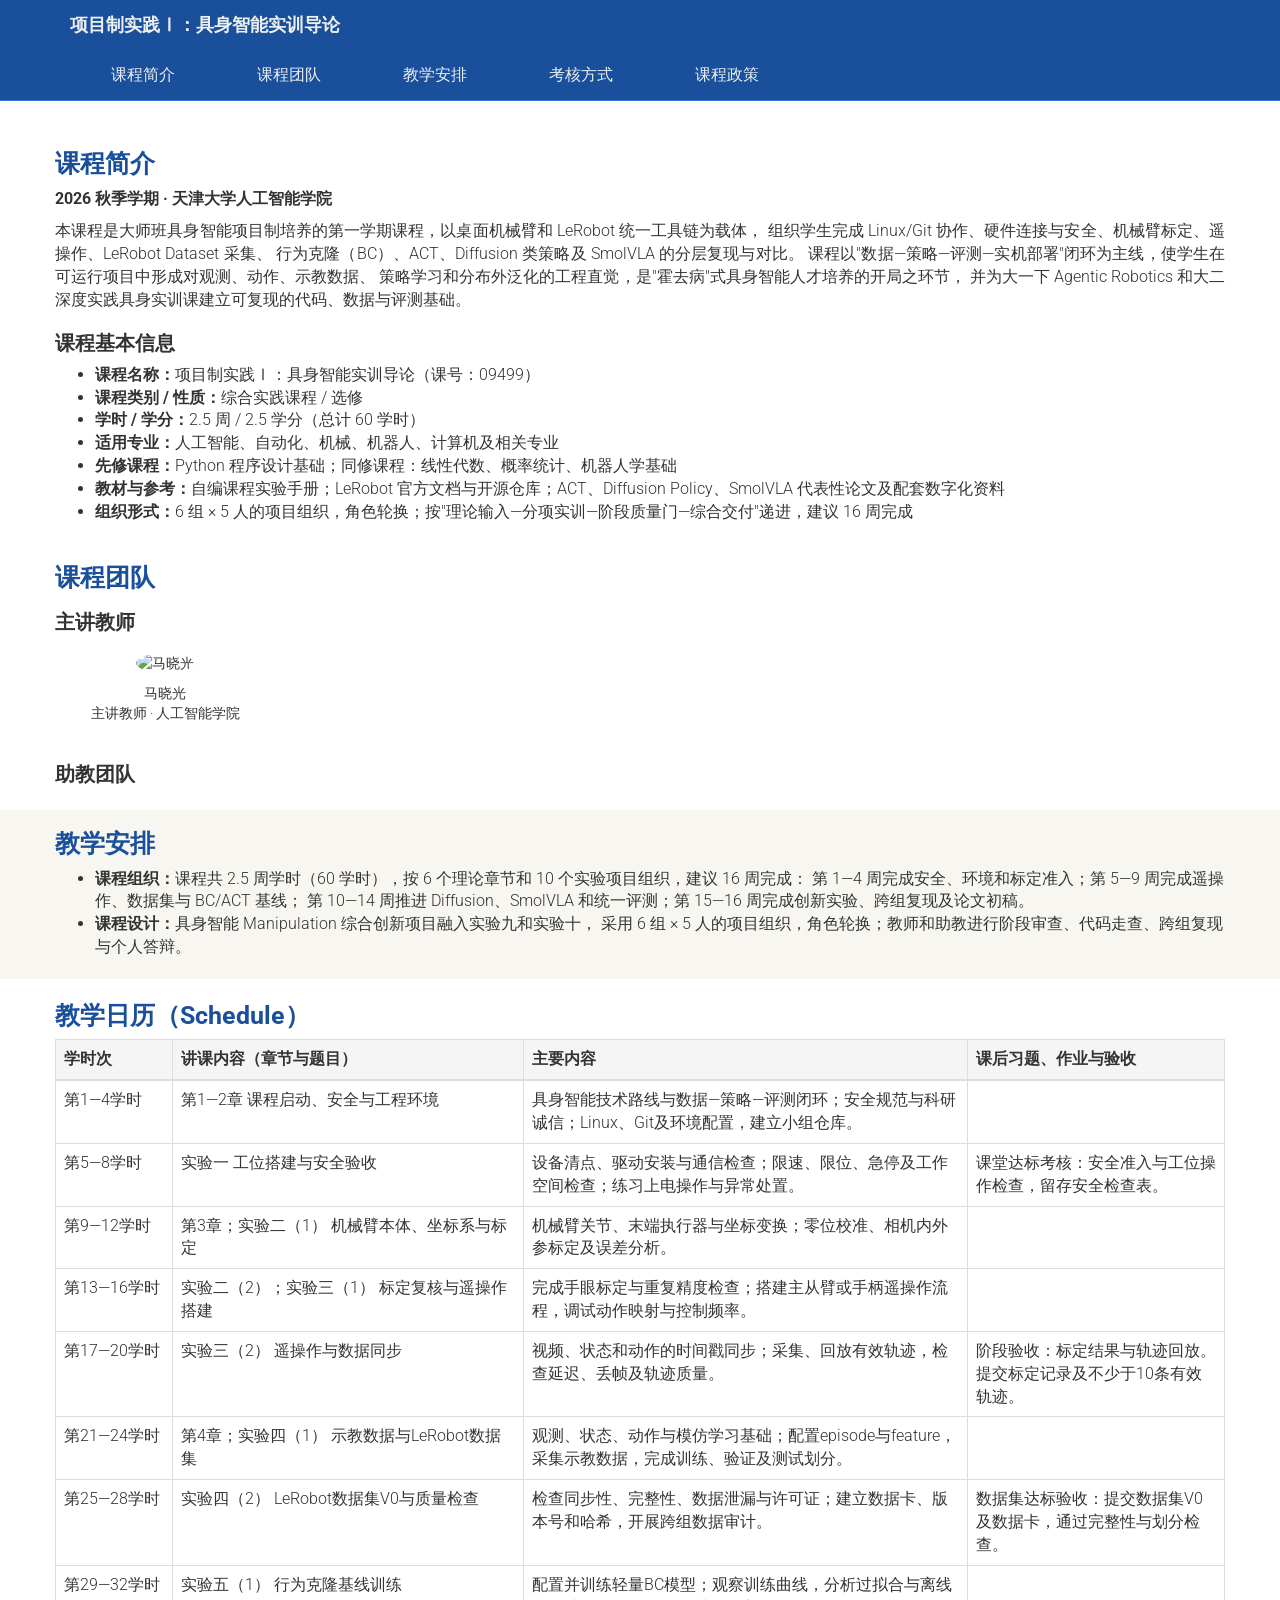
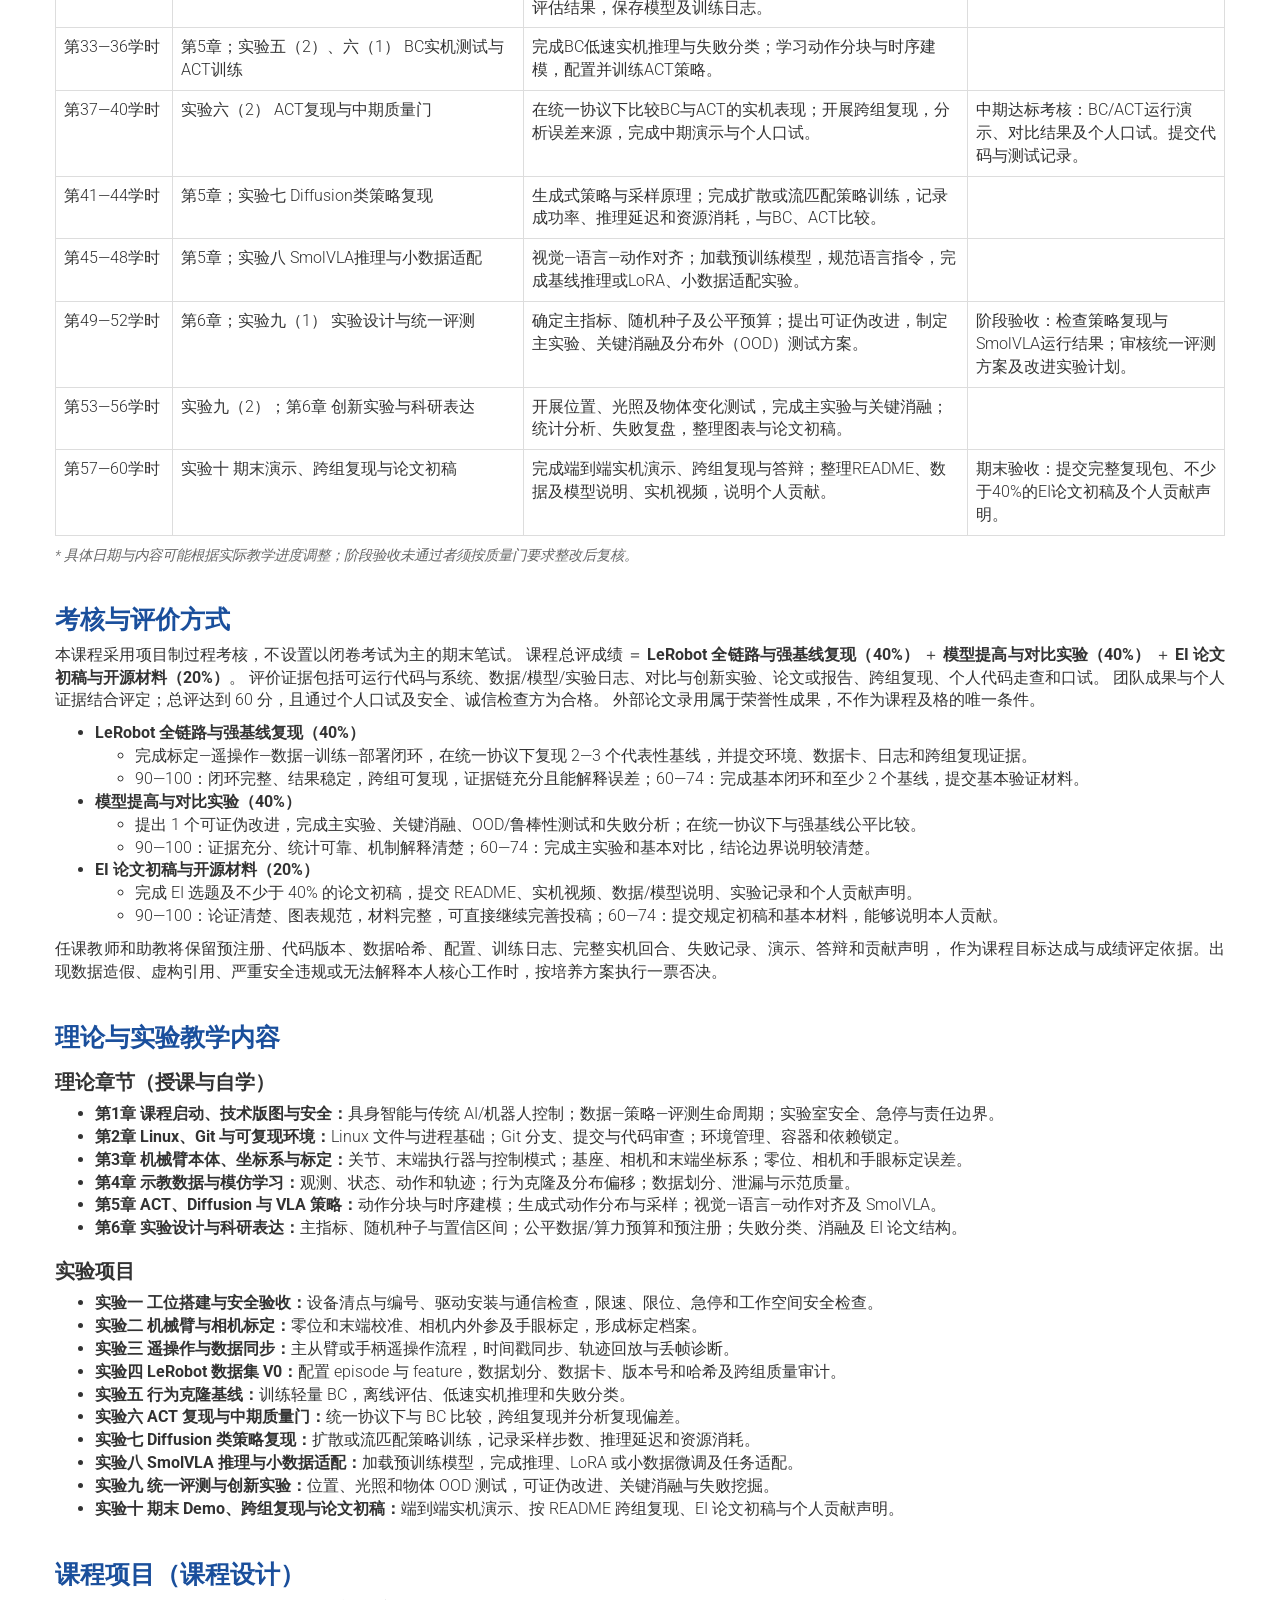
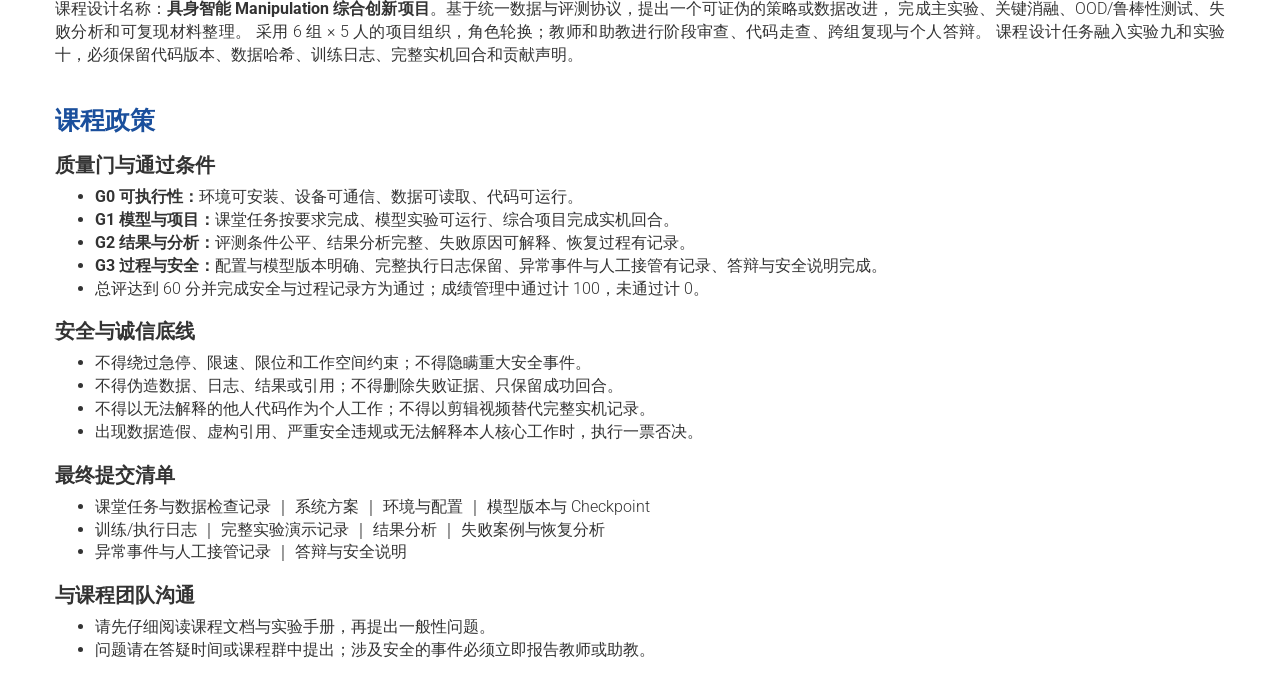
==== index.html @ bfd846b5 "second" ====
<!DOCTYPE html>
<html lang="zh-CN"><head><meta http-equiv="Content-Type" content="text/html; charset=UTF-8">
    
    <meta http-equiv="X-UA-Compatible" content="IE=edge">
    <meta name="viewport" content="width=device-width, user-scalable=no, initial-scale=1">
    <title>项目制实践Ⅰ：具身智能实训导论 | 天津大学人工智能学院</title>
    <!-- bootstrap -->
    <link rel="stylesheet" href="./EI-TJU/bootstrap.min.css">
    <!-- Google fonts -->
    <link href="http://fonts.googleapis.com/css?family=Roboto:400,300" rel="stylesheet" type="text/css">
    <link rel="stylesheet" type="text/css" href="./EI-TJU/style.css">
    <link rel="stylesheet" href="./EI-TJU/font-awesome.min.css">
    <style>
      .navbar {
          margin-bottom: 0; 
      }

      .sec {
          padding: 10px 0;  
          margin-bottom: 0;  
      }

      #intro {
          margin-top: 10px;  
      }

      .course-title {
          padding: 15px 0;
          background-color: #1a4f9c;  /* 主题蓝色 */
          color: white;
          margin-bottom: 10px;  
      }

      .course-title h1 {
          margin: 0;
          font-size: 24px;
      }

      h2 {
          margin-top: 10px;
          margin-bottom: 10px;
      }

      .instructor {
          display: inline-block;                                                                                                                                                                                                                                                                                                                                      
          margin: 10px 20px;
          text-align: center;
      }

      .instructorphoto img {
          width: 120px;
          height: 120px;
          border-radius: 50%;
          object-fit: cover;
          margin-bottom: 10px;
      }

      .instructor a {
          text-decoration: none;
          color: #333;
      }

      .instructor a:hover {
          text-decoration: none;
      }

      .ca-section {
          margin-top: 30px;
      }

      .ca-list {
          display: flex;
          flex-wrap: wrap;
          gap: 20px;
          justify-content: flex-start;
          margin-top: 15px;
      }

      .ca-item {
          text-align: center;
          min-width: 120px;
      }

      .ca-name {
          font-weight: 500;
          margin-bottom: 5px;
      }

      .ca-title {
          color: #666;
          font-size: 14px;
      }

      .table {
    width: 100%;
    margin-bottom: 1rem;
    border-collapse: collapse;
}

.table th,
.table td {
    padding: 1rem;
    vertical-align: top;
    border: 1px solid #dee2e6;
}

.table thead th {
    vertical-align: bottom;
    background-color: #f8f9fa;
    border-bottom: 2px solid #dee2e6;
    font-weight: 600;
}

.reading-list {
    list-style-type: none;
    padding-left: 0;
    margin-bottom: 0;
}

.reading-list li {
    margin-bottom: 0.5rem;
}

.guest-lecture-cell {
    color: #0066cc;
}

.lecture-title {
    display: block;
    margin-bottom: 0.5rem;
}

.lecture-subtitle {
    display: block;
}

.table tbody tr:hover {
    background-color: #f8f9fa;
}
.deadline {
    color: #1a5fb4;  /* Muted blue */
    font-weight: normal;
    display: block;
    margin-bottom: 0.5rem;
}

.secondary-event {
    display: block;
}
      .no-class {
    background-color: #f8f9fa;
    color: #6c757d;
}

.no-class td {
    padding: 0.75rem 1rem;
}
      .presentation {
    color: #198754;  /* Bootstrap green */
}
      .footnote {
    font-size: 0.9em;
    color: #666;
    font-style: italic;
    margin-top: 0.5rem;
    margin-bottom: 1rem;
}
 .lecture-link {
    color: inherit;
    text-decoration: none;
    display: inline-flex;
    align-items: center;
    gap: 0.3rem;
}

.video-unicode {
    font-size: 0.9em;
    opacity: 0.7;
}
    </style>
  <style type="text/css">.src-service-contentScript-browser-contentScript-contentScript__toolFrame--2uksu {
  position: fixed !important;
  right: 0 !important;
  top: 0 !important;
  width: 100% !important;
  height: 100% !important;
  z-index: 2147483646 !important;
  border: none !important;
}
.src-service-contentScript-browser-contentScript-contentScript__web-clipper-loading-box--fHTwh {
  position: fixed;
  right: 0;
  top: 0;
  width: 100%;
  height: 100%;
  z-index: 2147483646;
  border: none;
}
.src-service-contentScript-browser-contentScript-contentScript__web-clipper-loading-box--fHTwh .web-clipper-loading {
  position: fixed;
  right: 10px;
  top: 10px;
  box-shadow: rgba(0, 0, 0, 0.2) 0px 0px 12px 0px;
  background: white;
  width: 324px;
  height: 150px;
  display: flex;
  align-items: center;
  justify-content: center;
}
.src-service-contentScript-browser-contentScript-contentScript__web-clipper-loading-box--fHTwh .web-clipper-loading .line {
  animation: src-service-contentScript-browser-contentScript-contentScript__expand--31ZFO 1s ease-in-out infinite;
  border-radius: 10px;
  display: inline-block;
  transform-origin: center center;
  margin: 0 3px;
  width: 1px;
  height: 25px;
}
.src-service-contentScript-browser-contentScript-contentScript__web-clipper-loading-box--fHTwh .web-clipper-loading .line:nth-child(1) {
  background: #27ae60;
}
.src-service-contentScript-browser-contentScript-contentScript__web-clipper-loading-box--fHTwh .web-clipper-loading .line:nth-child(2) {
  animation-delay: 180ms;
  background: #f1c40f;
}
.src-service-contentScript-browser-contentScript-contentScript__web-clipper-loading-box--fHTwh .web-clipper-loading .line:nth-child(3) {
  animation-delay: 360ms;
  background: #e67e22;
}
.src-service-contentScript-browser-contentScript-contentScript__web-clipper-loading-box--fHTwh .web-clipper-loading .line:nth-child(4) {
  animation-delay: 540ms;
  background: #2980b9;
}
@keyframes src-service-contentScript-browser-contentScript-contentScript__expand--31ZFO {
  0% {
    transform: scale(1);
  }
  25% {
    transform: scale(2);
  }
}
</style><style type="text/css">#index_crossLine__2WHMH {
  position: fixed;
  height: 100%;
  width: 100%;
  z-index: 2147483645;
}
#index_crossLine__2WHMH::before {
  border: none;
  content: '';
  height: 100%;
  position: absolute;
  width: 100%;
  z-index: 2147483645;
  border-right: 1px solid blue;
  border-bottom: 1px solid blue;
  left: -100%;
  top: -100%;
}
#index_crossLine__2WHMH::after {
  border: none;
  content: '';
  height: 100%;
  position: absolute;
  width: 100%;
  z-index: 2147483645;
  border-top: 1px solid blue;
  border-left: 1px solid blue;
  left: 0;
  top: 0;
}
#index_selectArea__2G3Z3 {
  border: 1px solid blue;
  position: fixed;
  z-index: 2147483645;
}
</style><style type="text/css">.index_highlightSelector__-qiHd {
  background-color: #fafafa !important;
  outline: 3px dashed #1976d2 !important;
  opacity: 0.8 !important;
  cursor: pointer !important;
  transition: opacity 0.5s ease !important;
}
</style></head>
  <body>
    <nav class="navbar navbar-default navbar-fixed-top">
      <div class="container">
        <div class="navbar-header">
          <a class="navbar-brand brand" href="#intro">项目制实践Ⅰ：具身智能实训导论</a>
          <button type="button" class="navbar-toggle collapsed" data-toggle="collapse" data-target="#bs-example-navbar-collapse-1" aria-expanded="false">
            <span class="icon-bar"></span>
            <span class="icon-bar"></span>
            <span class="icon-bar"></span>
          </button>
        </div>

        <div class="collapse navbar-collapse" id="bs-example-navbar-collapse-1">
          <ul class="nav navbar-nav">
            <li><a href="#intro">课程简介</a></li>
            <li><a href="#people">课程团队</a></li>
            <li><a href="#schedule">教学安排</a></li>
            <li><a href="#grading">考核方式</a></li>
            <li><a href="#policies">课程政策</a></li>
          </ul>
        </div>
      </div>
    </nav>
    

    <div class="container sec" id="intro" style="margin-top: 60px;">
        <h2>课程简介</h2>
        <p><strong>2026 秋季学期 · 天津大学人工智能学院</strong></p>
        <p>
        本课程是大师班具身智能项目制培养的第一学期课程，以桌面机械臂和 LeRobot 统一工具链为载体，
        组织学生完成 Linux/Git 协作、硬件连接与安全、机械臂标定、遥操作、LeRobot Dataset 采集、
        行为克隆（BC）、ACT、Diffusion 类策略及 SmolVLA 的分层复现与对比。
        课程以"数据—策略—评测—实机部署"闭环为主线，使学生在可运行项目中形成对观测、动作、示教数据、
        策略学习和分布外泛化的工程直觉，是"霍去病"式具身智能人才培养的开局之环节，
        并为大一下 Agentic Robotics 和大二深度实践具身实训课建立可复现的代码、数据与评测基础。
        </p>
        <h3>课程基本信息</h3>
        <ul>
          <li><b>课程名称：</b>项目制实践Ⅰ：具身智能实训导论（课号：09499）</li>
          <li><b>课程类别 / 性质：</b>综合实践课程 / 选修</li>
          <li><b>学时 / 学分：</b>2.5 周 / 2.5 学分（总计 60 学时）</li>
          <li><b>适用专业：</b>人工智能、自动化、机械、机器人、计算机及相关专业</li>
          <li><b>先修课程：</b>Python 程序设计基础；同修课程：线性代数、概率统计、机器人学基础</li>
          <li><b>教材与参考：</b>自编课程实验手册；LeRobot 官方文档与开源仓库；ACT、Diffusion Policy、SmolVLA 代表性论文及配套数字化资料</li>
          <li><b>组织形式：</b>6 组 × 5 人的项目组织，角色轮换；按"理论输入—分项实训—阶段质量门—综合交付"递进，建议 16 周完成</li>
        </ul>
      </div>

      <div class="container sec" id="people">
        <div class="col">
          <h2>课程团队</h2>

          <h3>主讲教师</h3>
          <!-- TODO: 教师照片与个人主页链接后续提供 -->
          <div class="instructor">
            <a href="#">
              <div class="instructorphoto">
                <img src="image/图片1.png" alt="马晓光">
              </div>
              <div>马晓光</div>
            </a>
            <div>主讲教师 · 人工智能学院</div>
          </div>

          <div class="ca-section">
            <h3>助教团队</h3>
            <!-- TODO: 助教信息、照片与链接后续提供 -->
            <div class="ca-list">
            </div>
          </div>
        </div>
        </div>
        <!-- 教学安排 -->
        <div class="sechighlight">
          <div class="container sec" id="logistics">
            <h2>教学安排</h2>
            <ul>
              <li>
                <b>课程组织：</b>课程共 2.5 周学时（60 学时），按 6 个理论章节和 10 个实验项目组织，建议 16 周完成：
                第 1—4 周完成安全、环境和标定准入；第 5—9 周完成遥操作、数据集与 BC/ACT 基线；
                第 10—14 周推进 Diffusion、SmolVLA 和统一评测；第 15—16 周完成创新实验、跨组复现及论文初稿。
              </li>
              <li>
                <b>课程设计：</b>具身智能 Manipulation 综合创新项目融入实验九和实验十，
                采用 6 组 × 5 人的项目组织，角色轮换；教师和助教进行阶段审查、代码走查、跨组复现与个人答辩。
              </li>
            </ul>
          </div>
        </div>
        <div class="container sec" id="schedule" style="margin-top:-20px">
          <br>
          <h2>教学日历（Schedule）</h2>

          <div class="table-responsive">
              <table class="table table-bordered">
<thead>
              <tr class="active">
                <th style="width: 10%">学时次</th>
                <th style="width: 30%">讲课内容（章节与题目）</th>
                <th style="width: 38%">主要内容</th>
                <th style="width: 22%">课后习题、作业与验收</th>
              </tr>
            </thead>
            <tbody>
              <tr>
                <td>第1—4学时</td>
                <td>第1—2章 课程启动、安全与工程环境</td>
                <td>具身智能技术路线与数据—策略—评测闭环；安全规范与科研诚信；Linux、Git及环境配置，建立小组仓库。</td>
                <td></td>
              </tr>
              <tr>
                <td>第5—8学时</td>
                <td>实验一 工位搭建与安全验收</td>
                <td>设备清点、驱动安装与通信检查；限速、限位、急停及工作空间检查；练习上电操作与异常处置。</td>
                <td><span class="secondary-event">课堂达标考核：安全准入与工位操作检查，留存安全检查表。</span></td>
              </tr>
              <tr>
                <td>第9—12学时</td>
                <td>第3章；实验二（1） 机械臂本体、坐标系与标定</td>
                <td>机械臂关节、末端执行器与坐标变换；零位校准、相机内外参标定及误差分析。</td>
                <td></td>
              </tr>
              <tr>
                <td>第13—16学时</td>
                <td>实验二（2）；实验三（1） 标定复核与遥操作搭建</td>
                <td>完成手眼标定与重复精度检查；搭建主从臂或手柄遥操作流程，调试动作映射与控制频率。</td>
                <td></td>
              </tr>
              <tr>
                <td>第17—20学时</td>
                <td>实验三（2） 遥操作与数据同步</td>
                <td>视频、状态和动作的时间戳同步；采集、回放有效轨迹，检查延迟、丢帧及轨迹质量。</td>
                <td><span class="secondary-event">阶段验收：标定结果与轨迹回放。提交标定记录及不少于10条有效轨迹。</span></td>
              </tr>
              <tr>
                <td>第21—24学时</td>
                <td>第4章；实验四（1） 示教数据与LeRobot数据集</td>
                <td>观测、状态、动作与模仿学习基础；配置episode与feature，采集示教数据，完成训练、验证及测试划分。</td>
                <td></td>
              </tr>
              <tr>
                <td>第25—28学时</td>
                <td>实验四（2） LeRobot数据集V0与质量检查</td>
                <td>检查同步性、完整性、数据泄漏与许可证；建立数据卡、版本号和哈希，开展跨组数据审计。</td>
                <td><span class="secondary-event">数据集达标验收：提交数据集V0及数据卡，通过完整性与划分检查。</span></td>
              </tr>
              <tr>
                <td>第29—32学时</td>
                <td>实验五（1） 行为克隆基线训练</td>
                <td>配置并训练轻量BC模型；观察训练曲线，分析过拟合与离线评估结果，保存模型及训练日志。</td>
                <td></td>
              </tr>
              <tr>
                <td>第33—36学时</td>
                <td>第5章；实验五（2）、六（1） BC实机测试与ACT训练</td>
                <td>完成BC低速实机推理与失败分类；学习动作分块与时序建模，配置并训练ACT策略。</td>
                <td></td>
              </tr>
              <tr>
                <td>第37—40学时</td>
                <td>实验六（2） ACT复现与中期质量门</td>
                <td>在统一协议下比较BC与ACT的实机表现；开展跨组复现，分析误差来源，完成中期演示与个人口试。</td>
                <td><span class="secondary-event">中期达标考核：BC/ACT运行演示、对比结果及个人口试。提交代码与测试记录。</span></td>
              </tr>
              <tr>
                <td>第41—44学时</td>
                <td>第5章；实验七 Diffusion类策略复现</td>
                <td>生成式策略与采样原理；完成扩散或流匹配策略训练，记录成功率、推理延迟和资源消耗，与BC、ACT比较。</td>
                <td></td>
              </tr>
              <tr>
                <td>第45—48学时</td>
                <td>第5章；实验八 SmolVLA推理与小数据适配</td>
                <td>视觉—语言—动作对齐；加载预训练模型，规范语言指令，完成基线推理或LoRA、小数据适配实验。</td>
                <td></td>
              </tr>
              <tr>
                <td>第49—52学时</td>
                <td>第6章；实验九（1） 实验设计与统一评测</td>
                <td>确定主指标、随机种子及公平预算；提出可证伪改进，制定主实验、关键消融及分布外（OOD）测试方案。</td>
                <td><span class="secondary-event">阶段验收：检查策略复现与SmolVLA运行结果；审核统一评测方案及改进实验计划。</span></td>
              </tr>
              <tr>
                <td>第53—56学时</td>
                <td>实验九（2）；第6章 创新实验与科研表达</td>
                <td>开展位置、光照及物体变化测试，完成主实验与关键消融；统计分析、失败复盘，整理图表与论文初稿。</td>
                <td></td>
              </tr>
              <tr>
                <td>第57—60学时</td>
                <td>实验十 期末演示、跨组复现与论文初稿</td>
                <td>完成端到端实机演示、跨组复现与答辩；整理README、数据及模型说明、实机视频，说明个人贡献。</td>
                <td><span class="secondary-event">期末验收：提交完整复现包、不少于40%的EI论文初稿及个人贡献声明。</span></td>
              </tr>
            </tbody>
          </table>
          <div class="footnote">* 具体日期与内容可能根据实际教学进度调整；阶段验收未通过者须按质量门要求整改后复核。</div>

        </div>
      </div>
    
    <script src="https://ajax.googleapis.com/ajax/libs/jquery/1.11.1/jquery.min.js"></script>
    <script src="./EI-TJU/bootstrap.min.js"></script>
    
    <div class="container sec" id="grading">
      <h2>考核与评价方式</h2>
      <p>
        本课程采用项目制过程考核，不设置以闭卷考试为主的期末笔试。
        课程总评成绩 ＝ <b>LeRobot 全链路与强基线复现（40%）</b> ＋ <b>模型提高与对比实验（40%）</b> ＋ <b>EI 论文初稿与开源材料（20%）</b>。
        评价证据包括可运行代码与系统、数据/模型/实验日志、对比与创新实验、论文或报告、跨组复现、个人代码走查和口试。
        团队成果与个人证据结合评定；总评达到 60 分，且通过个人口试及安全、诚信检查方为合格。
        外部论文录用属于荣誉性成果，不作为课程及格的唯一条件。
      </p>
      <ul>
        <li><b>LeRobot 全链路与强基线复现（40%）</b>
          <ul>
            <li>完成标定—遥操作—数据—训练—部署闭环，在统一协议下复现 2—3 个代表性基线，并提交环境、数据卡、日志和跨组复现证据。</li>
            <li>90—100：闭环完整、结果稳定，跨组可复现，证据链充分且能解释误差；60—74：完成基本闭环和至少 2 个基线，提交基本验证材料。</li>
          </ul>
        </li>
        <li><b>模型提高与对比实验（40%）</b>
          <ul>
            <li>提出 1 个可证伪改进，完成主实验、关键消融、OOD/鲁棒性测试和失败分析；在统一协议下与强基线公平比较。</li>
            <li>90—100：证据充分、统计可靠、机制解释清楚；60—74：完成主实验和基本对比，结论边界说明较清楚。</li>
          </ul>
        </li>
        <li><b>EI 论文初稿与开源材料（20%）</b>
          <ul>
            <li>完成 EI 选题及不少于 40% 的论文初稿，提交 README、实机视频、数据/模型说明、实验记录和个人贡献声明。</li>
            <li>90—100：论证清楚、图表规范，材料完整，可直接继续完善投稿；60—74：提交规定初稿和基本材料，能够说明本人贡献。</li>
          </ul>
        </li>
      </ul>
      <p>
        任课教师和助教将保留预注册、代码版本、数据哈希、配置、训练日志、完整实机回合、失败记录、演示、答辩和贡献声明，
        作为课程目标达成与成绩评定依据。出现数据造假、虚构引用、严重安全违规或无法解释本人核心工作时，按培养方案执行一票否决。
      </p>
    </div>
    
    


    <div class="container sec" id="content">
      <h2>理论与实验教学内容</h2>
      <h3>理论章节（授课与自学）</h3>
      <ul>
        <li><b>第1章 课程启动、技术版图与安全：</b>具身智能与传统 AI/机器人控制；数据—策略—评测生命周期；实验室安全、急停与责任边界。</li>
        <li><b>第2章 Linux、Git 与可复现环境：</b>Linux 文件与进程基础；Git 分支、提交与代码审查；环境管理、容器和依赖锁定。</li>
        <li><b>第3章 机械臂本体、坐标系与标定：</b>关节、末端执行器与控制模式；基座、相机和末端坐标系；零位、相机和手眼标定误差。</li>
        <li><b>第4章 示教数据与模仿学习：</b>观测、状态、动作和轨迹；行为克隆及分布偏移；数据划分、泄漏与示范质量。</li>
        <li><b>第5章 ACT、Diffusion 与 VLA 策略：</b>动作分块与时序建模；生成式动作分布与采样；视觉—语言—动作对齐及 SmolVLA。</li>
        <li><b>第6章 实验设计与科研表达：</b>主指标、随机种子与置信区间；公平数据/算力预算和预注册；失败分类、消融及 EI 论文结构。</li>
      </ul>
      <h3>实验项目</h3>
      <ul>
        <li><b>实验一 工位搭建与安全验收：</b>设备清点与编号、驱动安装与通信检查，限速、限位、急停和工作空间安全检查。</li>
        <li><b>实验二 机械臂与相机标定：</b>零位和末端校准、相机内外参及手眼标定，形成标定档案。</li>
        <li><b>实验三 遥操作与数据同步：</b>主从臂或手柄遥操作流程，时间戳同步、轨迹回放与丢帧诊断。</li>
        <li><b>实验四 LeRobot 数据集 V0：</b>配置 episode 与 feature，数据划分、数据卡、版本号和哈希及跨组质量审计。</li>
        <li><b>实验五 行为克隆基线：</b>训练轻量 BC，离线评估、低速实机推理和失败分类。</li>
        <li><b>实验六 ACT 复现与中期质量门：</b>统一协议下与 BC 比较，跨组复现并分析复现偏差。</li>
        <li><b>实验七 Diffusion 类策略复现：</b>扩散或流匹配策略训练，记录采样步数、推理延迟和资源消耗。</li>
        <li><b>实验八 SmolVLA 推理与小数据适配：</b>加载预训练模型，完成推理、LoRA 或小数据微调及任务适配。</li>
        <li><b>实验九 统一评测与创新实验：</b>位置、光照和物体 OOD 测试，可证伪改进、关键消融与失败挖掘。</li>
        <li><b>实验十 期末 Demo、跨组复现与论文初稿：</b>端到端实机演示、按 README 跨组复现、EI 论文初稿与个人贡献声明。</li>
      </ul>
    </div>

    <div class="container sec" id="projects">
      <h2>课程项目（课程设计）</h2>
      <p>
        课程设计名称：<b>具身智能 Manipulation 综合创新项目</b>。基于统一数据与评测协议，提出一个可证伪的策略或数据改进，
        完成主实验、关键消融、OOD/鲁棒性测试、失败分析和可复现材料整理。
        采用 6 组 × 5 人的项目组织，角色轮换；教师和助教进行阶段审查、代码走查、跨组复现与个人答辩。
        课程设计任务融入实验九和实验十，必须保留代码版本、数据哈希、训练日志、完整实机回合和贡献声明。
      </p>
    </div>

    <div class="container sec" id="policies">
      <h2>课程政策</h2>

      <h3>质量门与通过条件</h3>
      <ul>
        <li><b>G0 可执行性：</b>环境可安装、设备可通信、数据可读取、代码可运行。</li>
        <li><b>G1 模型与项目：</b>课堂任务按要求完成、模型实验可运行、综合项目完成实机回合。</li>
        <li><b>G2 结果与分析：</b>评测条件公平、结果分析完整、失败原因可解释、恢复过程有记录。</li>
        <li><b>G3 过程与安全：</b>配置与模型版本明确、完整执行日志保留、异常事件与人工接管有记录、答辩与安全说明完成。</li>
        <li>总评达到 60 分并完成安全与过程记录方为通过；成绩管理中通过计 100，未通过计 0。</li>
      </ul>

      <h3>安全与诚信底线</h3>
      <ul>
        <li>不得绕过急停、限速、限位和工作空间约束；不得隐瞒重大安全事件。</li>
        <li>不得伪造数据、日志、结果或引用；不得删除失败证据、只保留成功回合。</li>
        <li>不得以无法解释的他人代码作为个人工作；不得以剪辑视频替代完整实机记录。</li>
        <li>出现数据造假、虚构引用、严重安全违规或无法解释本人核心工作时，执行一票否决。</li>
      </ul>

      <h3>最终提交清单</h3>
      <ul>
        <li>课堂任务与数据检查记录 ｜ 系统方案 ｜ 环境与配置 ｜ 模型版本与 Checkpoint</li>
        <li>训练/执行日志 ｜ 完整实验演示记录 ｜ 结果分析 ｜ 失败案例与恢复分析</li>
        <li>异常事件与人工接管记录 ｜ 答辩与安全说明</li>
      </ul>

      <h3>与课程团队沟通</h3>
      <ul>
        <li>请先仔细阅读课程文档与实验手册，再提出一般性问题。</li>
        <li>问题请在答疑时间或课程群中提出；涉及安全的事件必须立即报告教师或助教。</li>
      </ul>

  


  

</div></body></html>
---- EI-TJU/style.css ----
body {
  font-family: 'Roboto', sans-serif;
  font-weight: 300;
  font-size: 16px;
  padding-top: 70px;
}
p {
  text-align: justify;
}
#header {
  margin-top: 20px;
  margin-bottom: 20px;
}
h1 {
  font-size: 30px;
  font-weight: 300;
  text-align: center;
}
h2 {
  font-size: 25px;
  /* font-weight: 300; */
  font-weight: bold;
  color: #1a4f9c;
}
h3 {
  font-size: 20px;
  font-weight: bold;
}
.lhead {
  font-weight: normal;
  margin-top: 5px;
}
.litem {
  margin-top: 5px;
}
#footer {
  height: 100px;
  padding-top: 50px;
  text-align: center;
  position: relative;
}
.instructorphoto img {
  width: 140px;
  height: 140px;
  object-fit: cover;
  border-radius: 100px;
  margin-bottom: 10px;
}
.logo-left {
  height:60px;
  float: left;
  margin-left: 50px;
}
.logo-right {
  height:60px;
  float: right;
  margin-right: 50px;
}
.instructor {
  display: inline-block;
  width: 180px;
  text-align: center;
  margin-right: 20px;
  margin-bottom: 5px;
  font-size: 14px;
}
.sec {
  margin-bottom: 10px;
  padding-top: 10px;
  padding-bottom: 10px;
}
.sechighlight {
  background-color: #f7f6f1;
}
.tt {
  color: #060;
  display: inline-block;
}
#inputlayer {
  width: 65px;
}
.layer {
  width: 35px;
  display: inline-block;
  vertical-align: middle;
  margin-left: 10px;
  margin-bottom: 5px;
}
.actmap {
  display: block;
  border: 2px solid #FFF;
}
#convnetvis {
  text-align: center;
}
.pp {
  color: white;
  text-align: left;
  padding: 5px;
  height: 32px;
  margin: 2px;
  background-color: rgb(85,187,85);
  overflow: visible !important;
}
#convask {
  position: absolute;
  top: 360px;
  right: 16px;
  color: white;
  font-size: 25px;
  cursor: pointer;
}
#explain {
  display: none;
  background-color: #FF9;
  border-radius: 10px;
  margin: 10px;
  padding: 10px;
}
.qq {
  color: #060;
}
.qa {
  font-style: italic;
}
.qqa {
  margin-bottom: 20px;
}
.spanh {
  font-weight: normal;
}
#coursedesc {
  text-align: justify;
}
#classicons {
  position: absolute;
  bottom: 20px;
  right: 20px;
}
.bold { font-weight: bold; }
.red { color: #1a4f9c; }
/* Navbar color / spacing */
.navbar-default {
  background-color: #1a4f9c;
  border-color: #2e6fd8;
  text-align: center;
}
.navbar-default .navbar-brand {
  color: #ecf0f1;
  font-weight: bold;
}
.navbar-default .navbar-brand:hover,
.navbar-default .navbar-brand:focus {
  color: #bcd4f5;
}
.navbar-default .navbar-text {
  color: #ecf0f1;
}
.navbar-default .navbar-collapse > ul {
  width: 80%;
}
.navbar-default .navbar-collapse > ul > li {
  width: 16%;
}
.navbar-default .navbar-nav > li > a {
  color: #ecf0f1;
}
.navbar-default .navbar-nav > li > a:hover,
.navbar-default .navbar-nav > li > a:focus {
  color: #bcd4f5;
}
.navbar-default .navbar-nav > .active > a,
.navbar-default .navbar-nav > .active > a:hover,
.navbar-default .navbar-nav > .active > a:focus {
  color: #bcd4f5;
  background-color: #2e6fd8;
}
.navbar-default .navbar-nav > .open > a,
.navbar-default .navbar-nav > .open > a:hover,
.navbar-default .navbar-nav > .open > a:focus {
  color: #bcd4f5;
  background-color: #2e6fd8;
}
.navbar-default .navbar-toggle {
  border-color: #2e6fd8;
}
.navbar-default .navbar-toggle:hover,
.navbar-default .navbar-toggle:focus {
  background-color: #2e6fd8;
}
.navbar-default .navbar-toggle .icon-bar {
  background-color: #ecf0f1;
}
.navbar-default .navbar-collapse,
.navbar-default .navbar-form {
  border-color: #ecf0f1;
}
.navbar-default .navbar-link {
  color: #ecf0f1;
}
.navbar-default .navbar-link:hover {
  color: #bcd4f5;
}
/* Handle formatting on mobile */
@media (max-width: 767px) {
  .navbar-default .navbar-collapse > ul > li {
    width: 100%;
    text-align: left;
  }
  /* Force table to not be like tables anymore */
  table, thead, tbody, th, td, tr {
    display: block;
  }
  /* Hide table headers (but not display: none;, for accessibility) */
  thead tr {
    position: absolute;
    top: -9999px;
    left: -9999px;
  }
  /* Make each row look like a card */
  table tr {
    margin-bottom: 20px;
    border-bottom: 2px solid #ddd;
    box-shadow: 2px 2px 1px #dadada;
  }
  tr { border: 1px solid #ccc; }
  /* Behave  like a "row" */
  td {
    border: none;
    border-bottom: 1px solid #eee;
    position: relative;
    padding-left: 50%;
  }
  /* Position table header as data labels */
  td:before {
    top: 6px;
    left: 6px;
    width: 45%;
    padding-right: 10px;
    white-space: nowrap;
  }
  /* Label the data */
  #schedule td:nth-of-type(1) { font-weight: 500; }
  #schedule td:nth-of-type(1):before {
    content: "Date:";
    font-weight: 300;
  }
  #schedule td:nth-of-type(2) { font-weight: 500; }
  #schedule td:nth-of-type(2):before {
    content: "Description:";
    font-weight: 300;
  }
  #schedule td:nth-of-type(4):before { content: "Events:"; }
  #schedule td:nth-of-type(5):before { content: "Deadlines:"; }
}
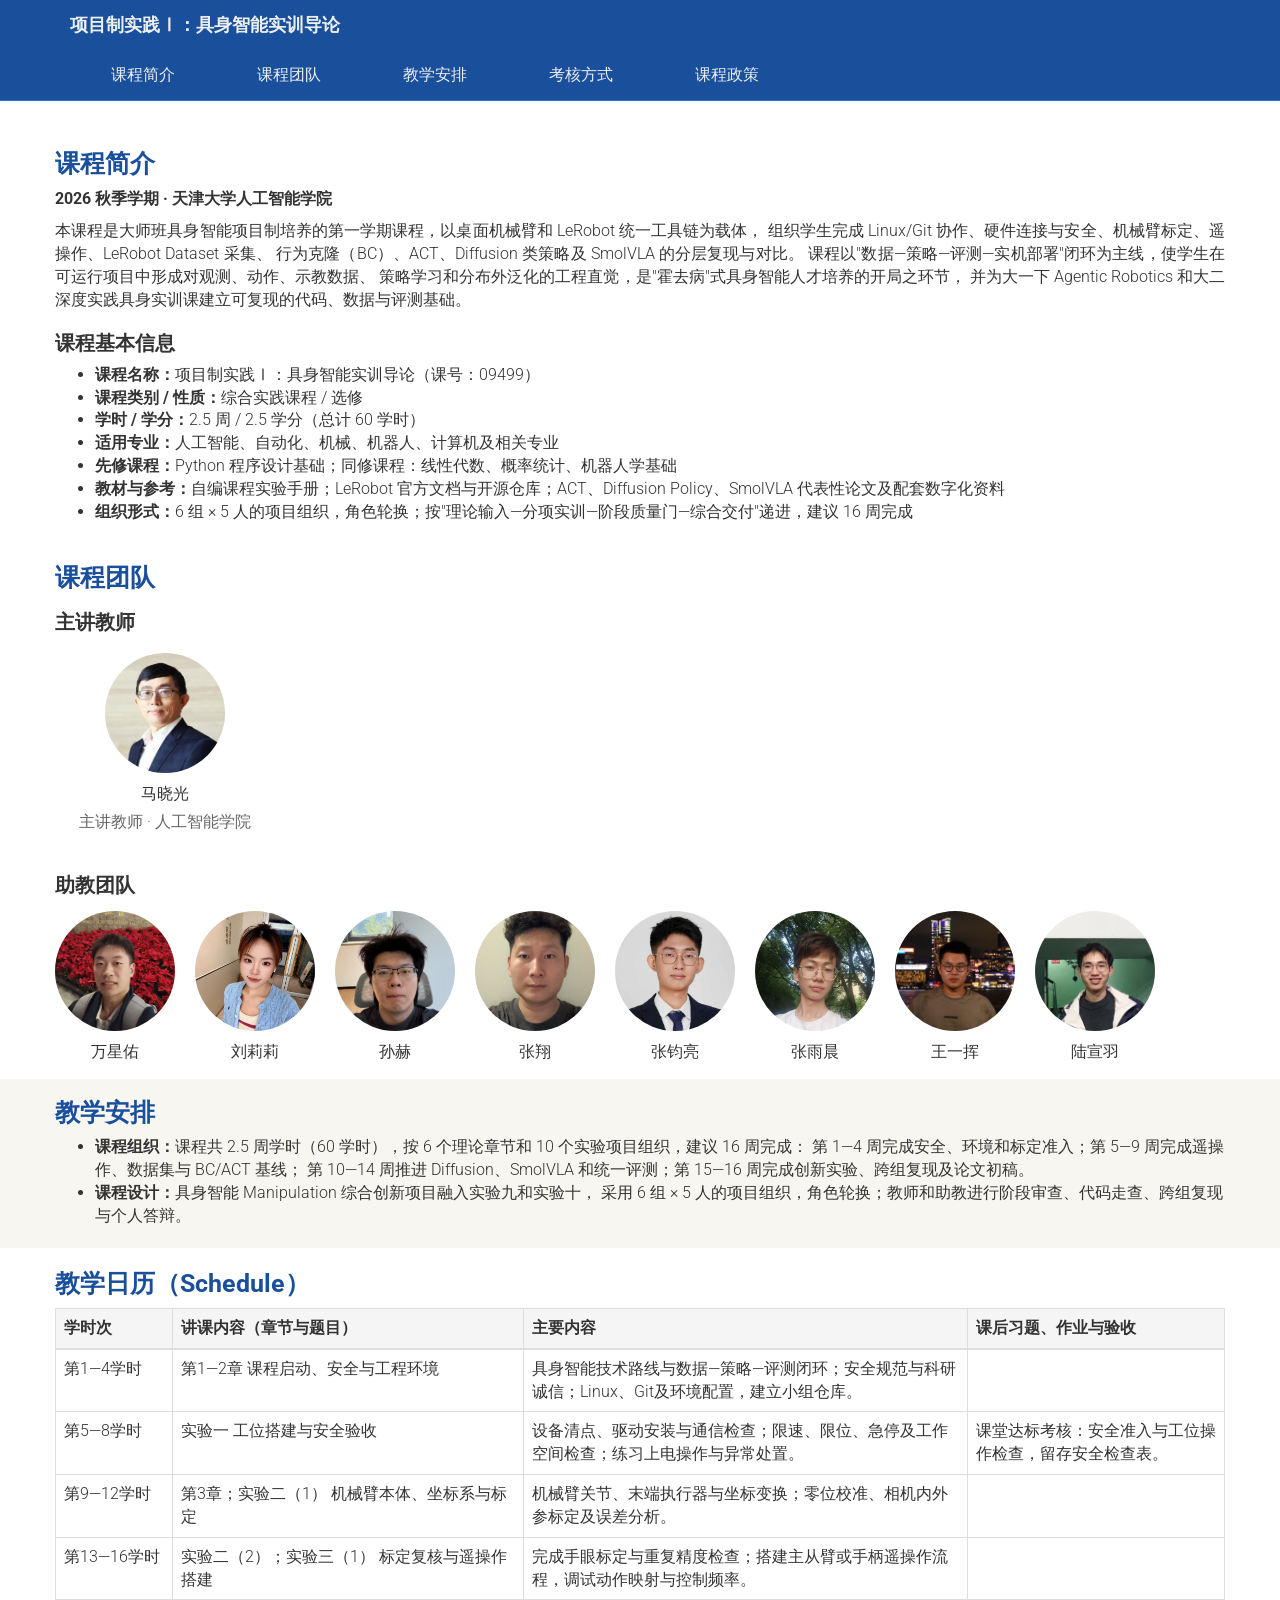
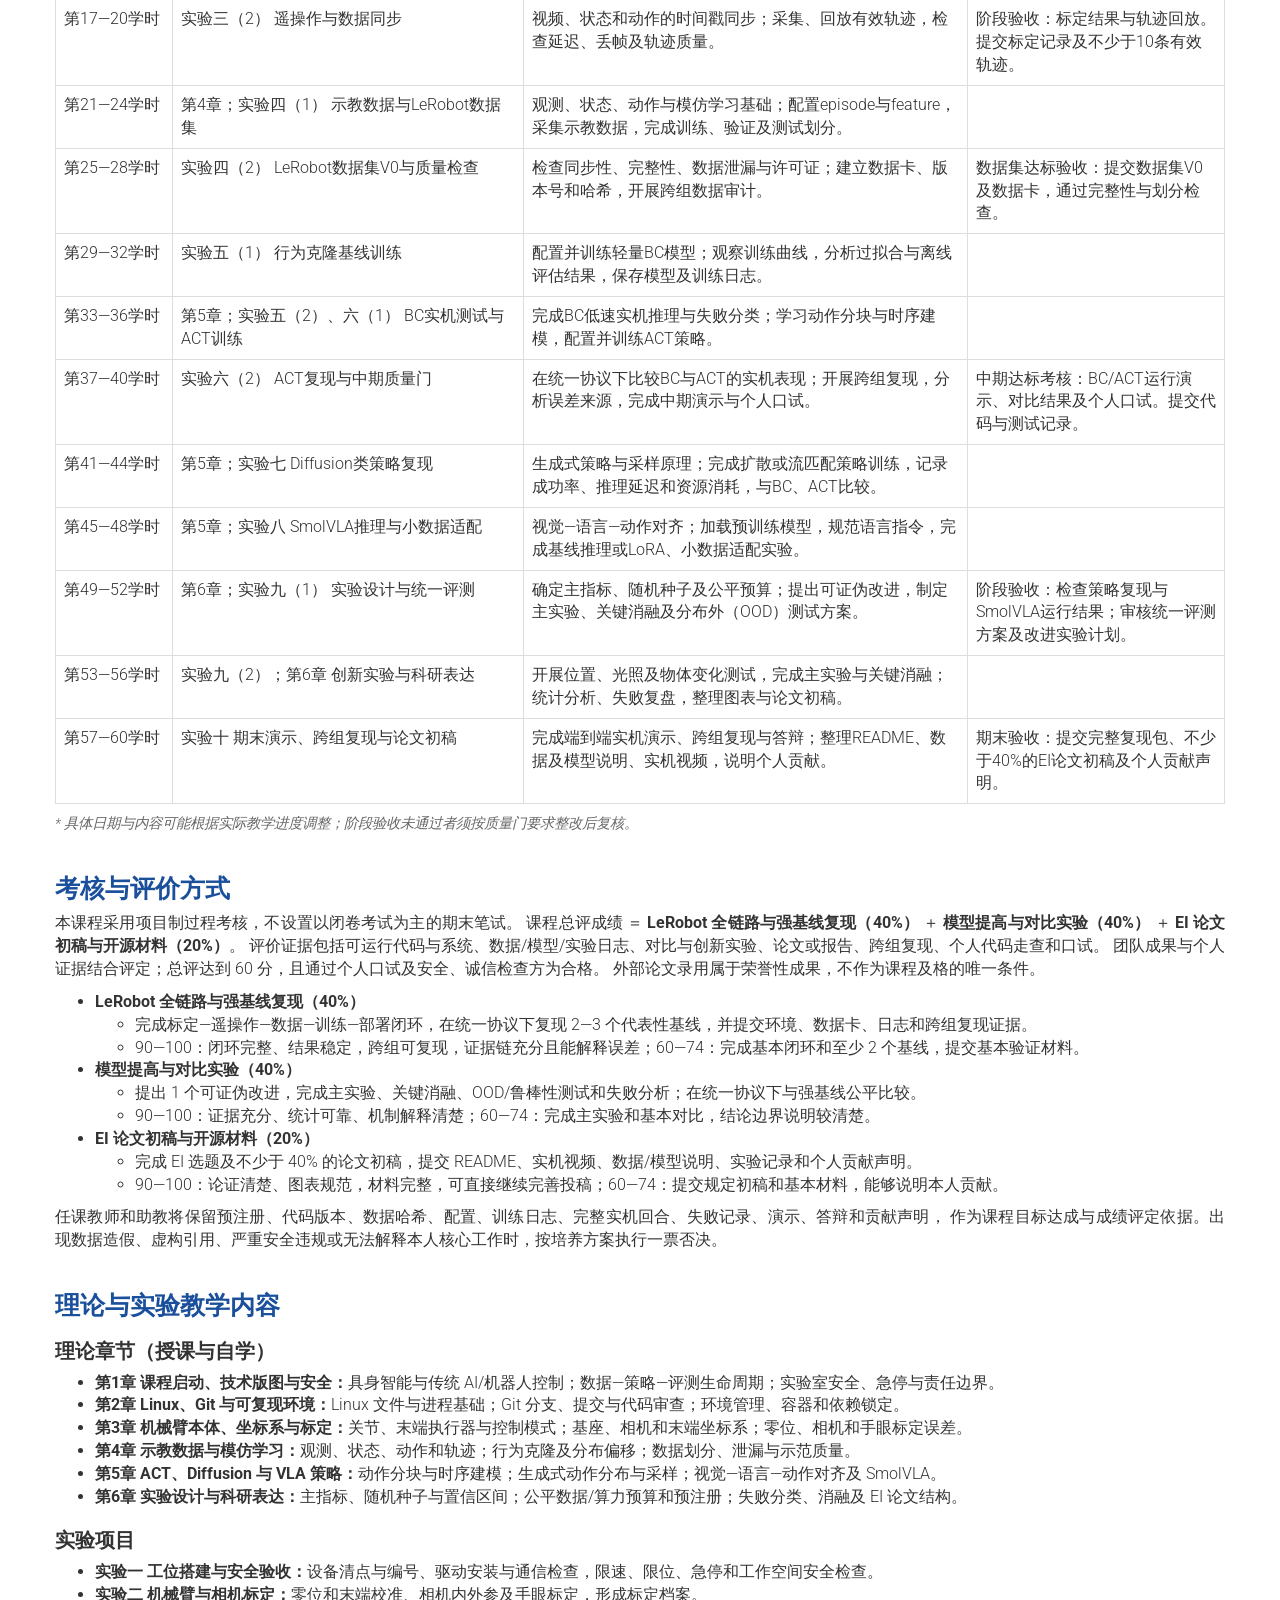
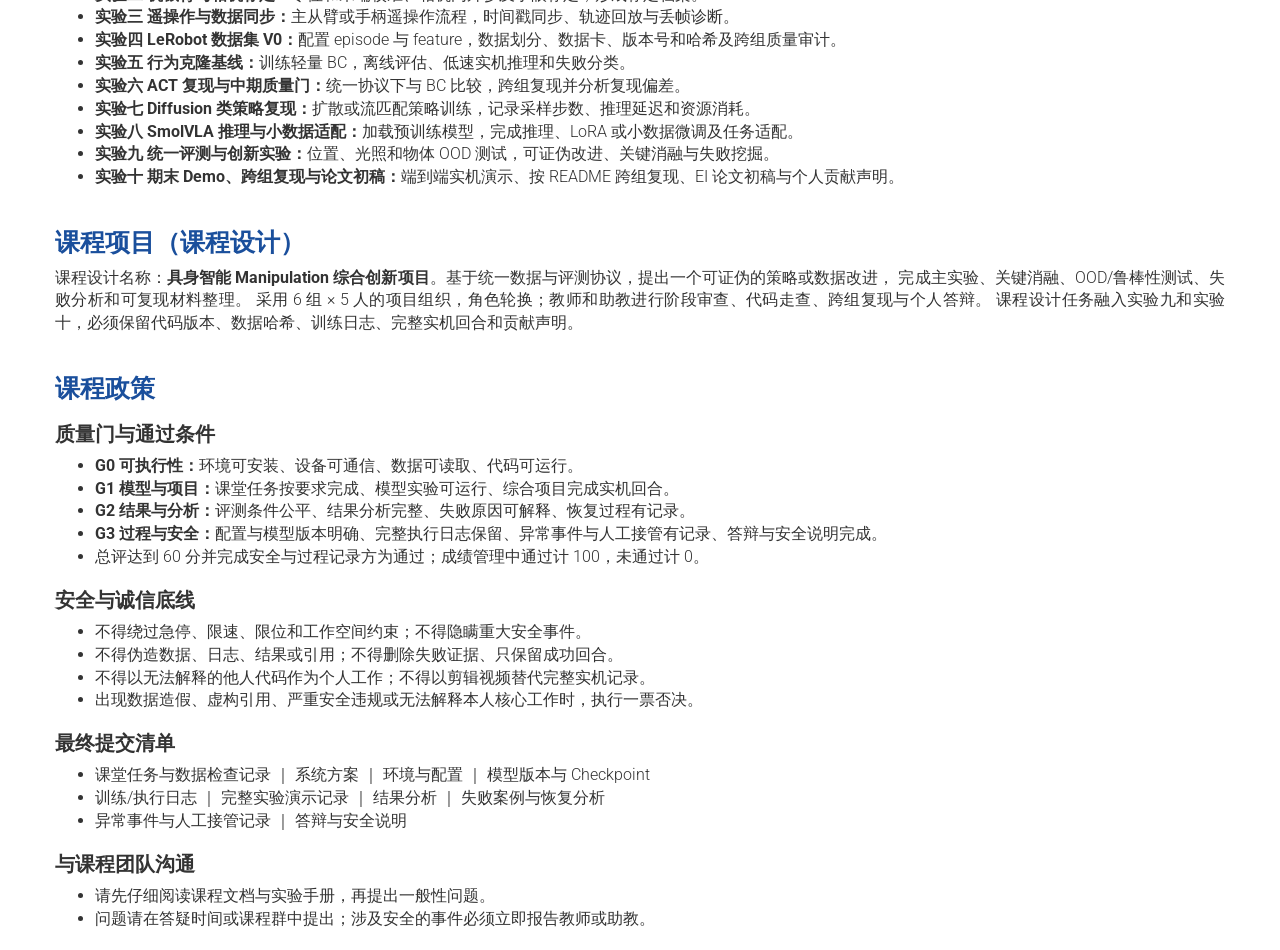
==== commit 4fc7f115: "Add TA team with photos; unify instructor/TA font style" ====
--- a/index.html
+++ b/index.html
@@ -84,6 +84,14 @@
       .ca-name {
           font-weight: 500;
           margin-bottom: 5px;
+      }
+
+      .instructor .ca-name {
+          font-size: 16px;
+      }
+
+      .instructor .ca-title {
+          font-size: 16px;
       }
 
       .ca-title {
@@ -340,17 +348,64 @@
           <div class="instructor">
             <a href="#">
               <div class="instructorphoto">
-                <img src="image/图片1.png" alt="马晓光">
-              </div>
-              <div>马晓光</div>
+                <img src="./Image/ma_xiaoguang.png" alt="马晓光">
+              </div>
+              <div class="ca-name">马晓光</div>
             </a>
-            <div>主讲教师 · 人工智能学院</div>
+            <div class="ca-title">主讲教师 · 人工智能学院</div>
           </div>
 
           <div class="ca-section">
             <h3>助教团队</h3>
-            <!-- TODO: 助教信息、照片与链接后续提供 -->
             <div class="ca-list">
+              <div class="ca-item">
+                <div class="instructorphoto">
+                  <img src="./Image/wan_xingyou.jpg" alt="万星佑">
+                </div>
+                <div class="ca-name">万星佑</div>
+              </div>
+              <div class="ca-item">
+                <div class="instructorphoto">
+                  <img src="./Image/liu_lili.jpg" alt="刘莉莉">
+                </div>
+                <div class="ca-name">刘莉莉</div>
+              </div>
+              <div class="ca-item">
+                <div class="instructorphoto">
+                  <img src="./Image/sun_he.jpg" alt="孙赫">
+                </div>
+                <div class="ca-name">孙赫</div>
+              </div>
+              <div class="ca-item">
+                <div class="instructorphoto">
+                  <img src="./Image/zhang_xiang.jpg" alt="张翔">
+                </div>
+                <div class="ca-name">张翔</div>
+              </div>
+              <div class="ca-item">
+                <div class="instructorphoto">
+                  <img src="./Image/zhang_junliang.jpg" alt="张钧亮">
+                </div>
+                <div class="ca-name">张钧亮</div>
+              </div>
+              <div class="ca-item">
+                <div class="instructorphoto">
+                  <img src="./Image/zhang_yuchen.jpg" alt="张雨晨">
+                </div>
+                <div class="ca-name">张雨晨</div>
+              </div>
+              <div class="ca-item">
+                <div class="instructorphoto">
+                  <img src="./Image/wang_yihui.jpg" alt="王一挥">
+                </div>
+                <div class="ca-name">王一挥</div>
+              </div>
+              <div class="ca-item">
+                <div class="instructorphoto">
+                  <img src="./Image/lu_xuanyu.jpg" alt="陆宣羽">
+                </div>
+                <div class="ca-name">陆宣羽</div>
+              </div>
             </div>
           </div>
         </div>
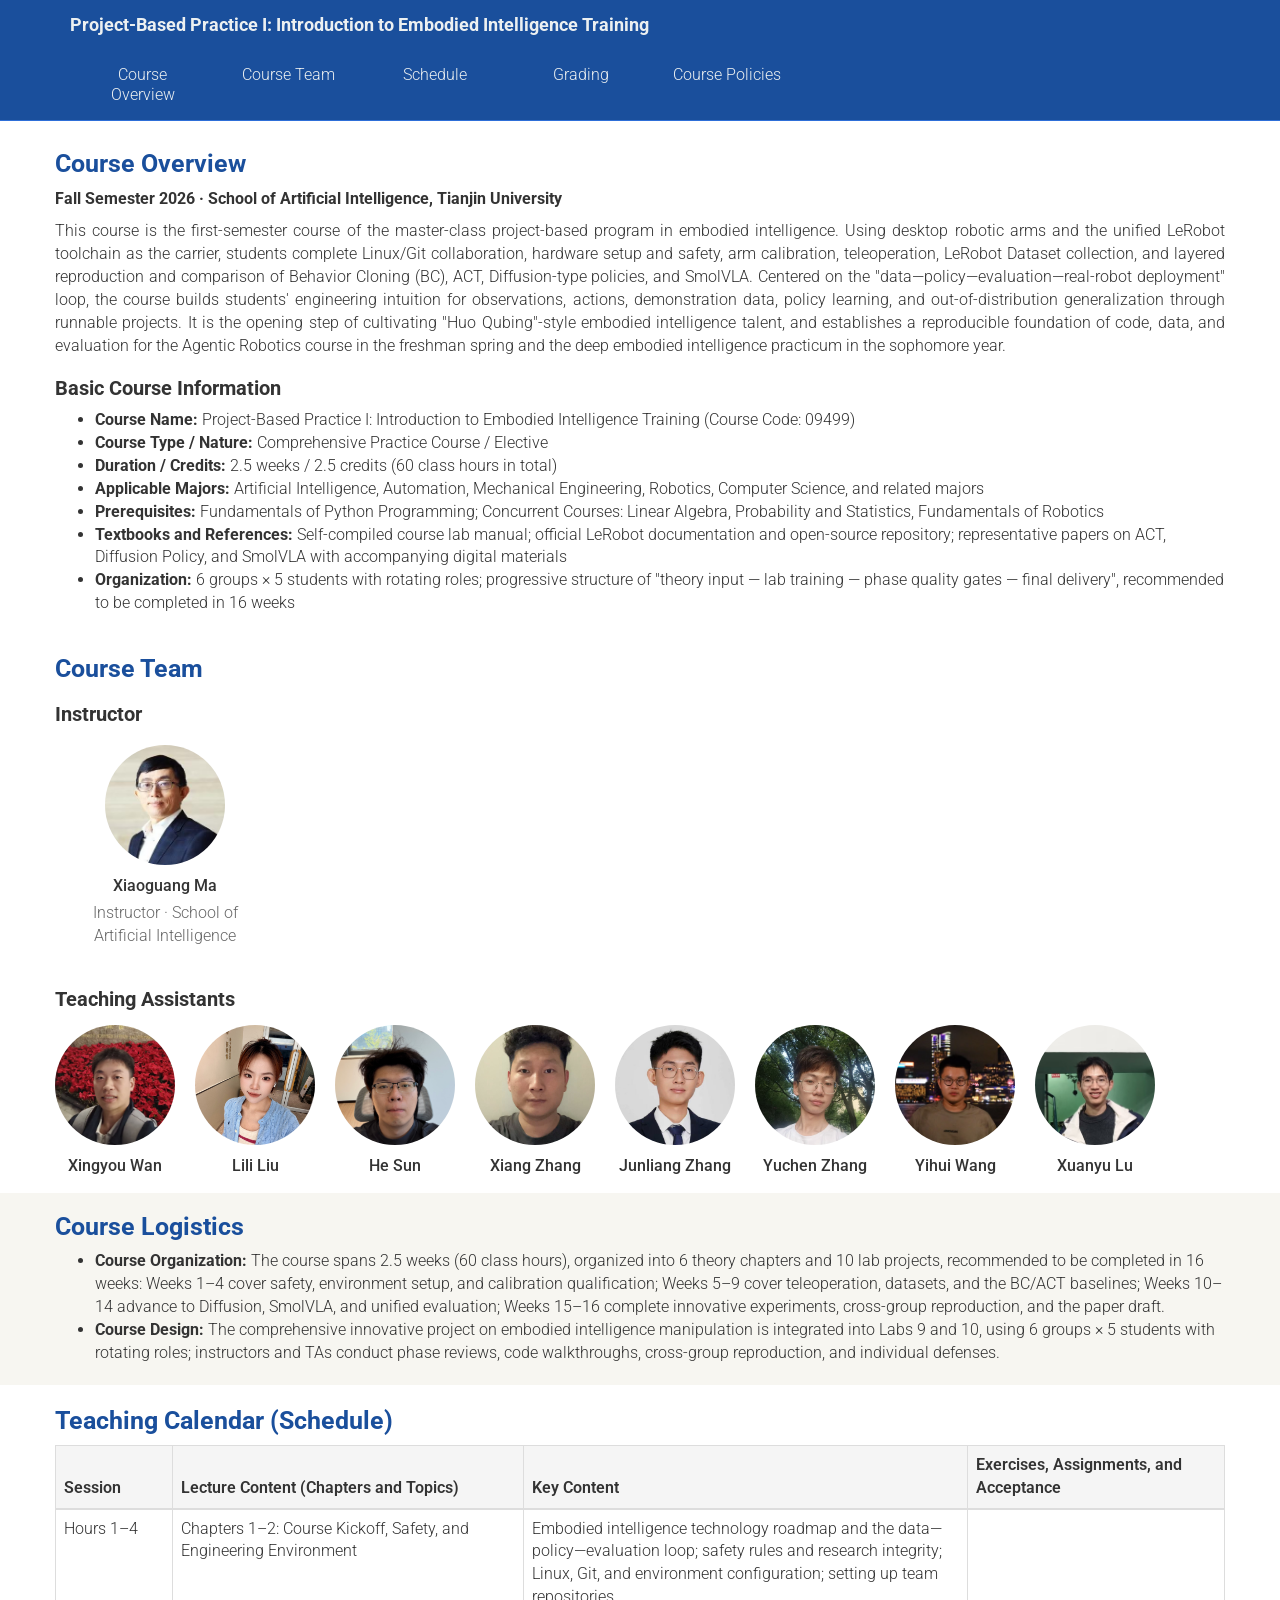
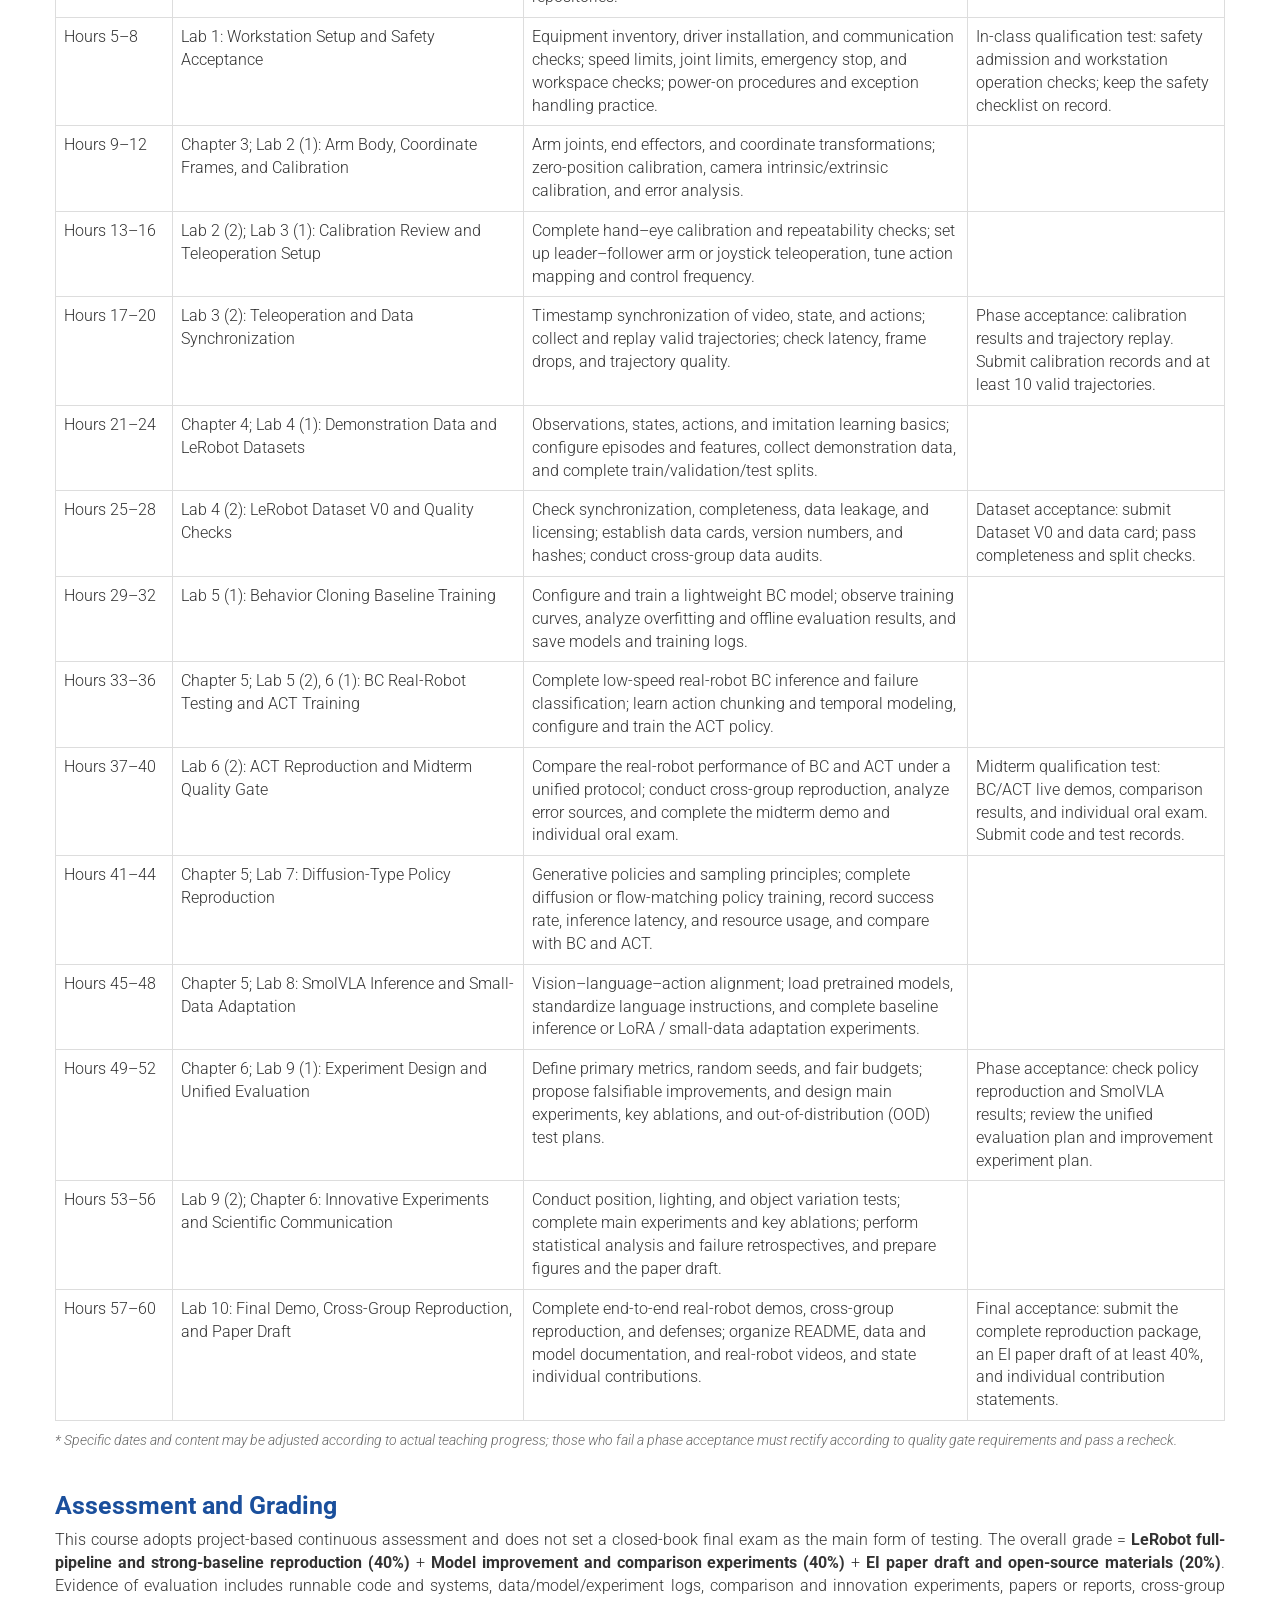
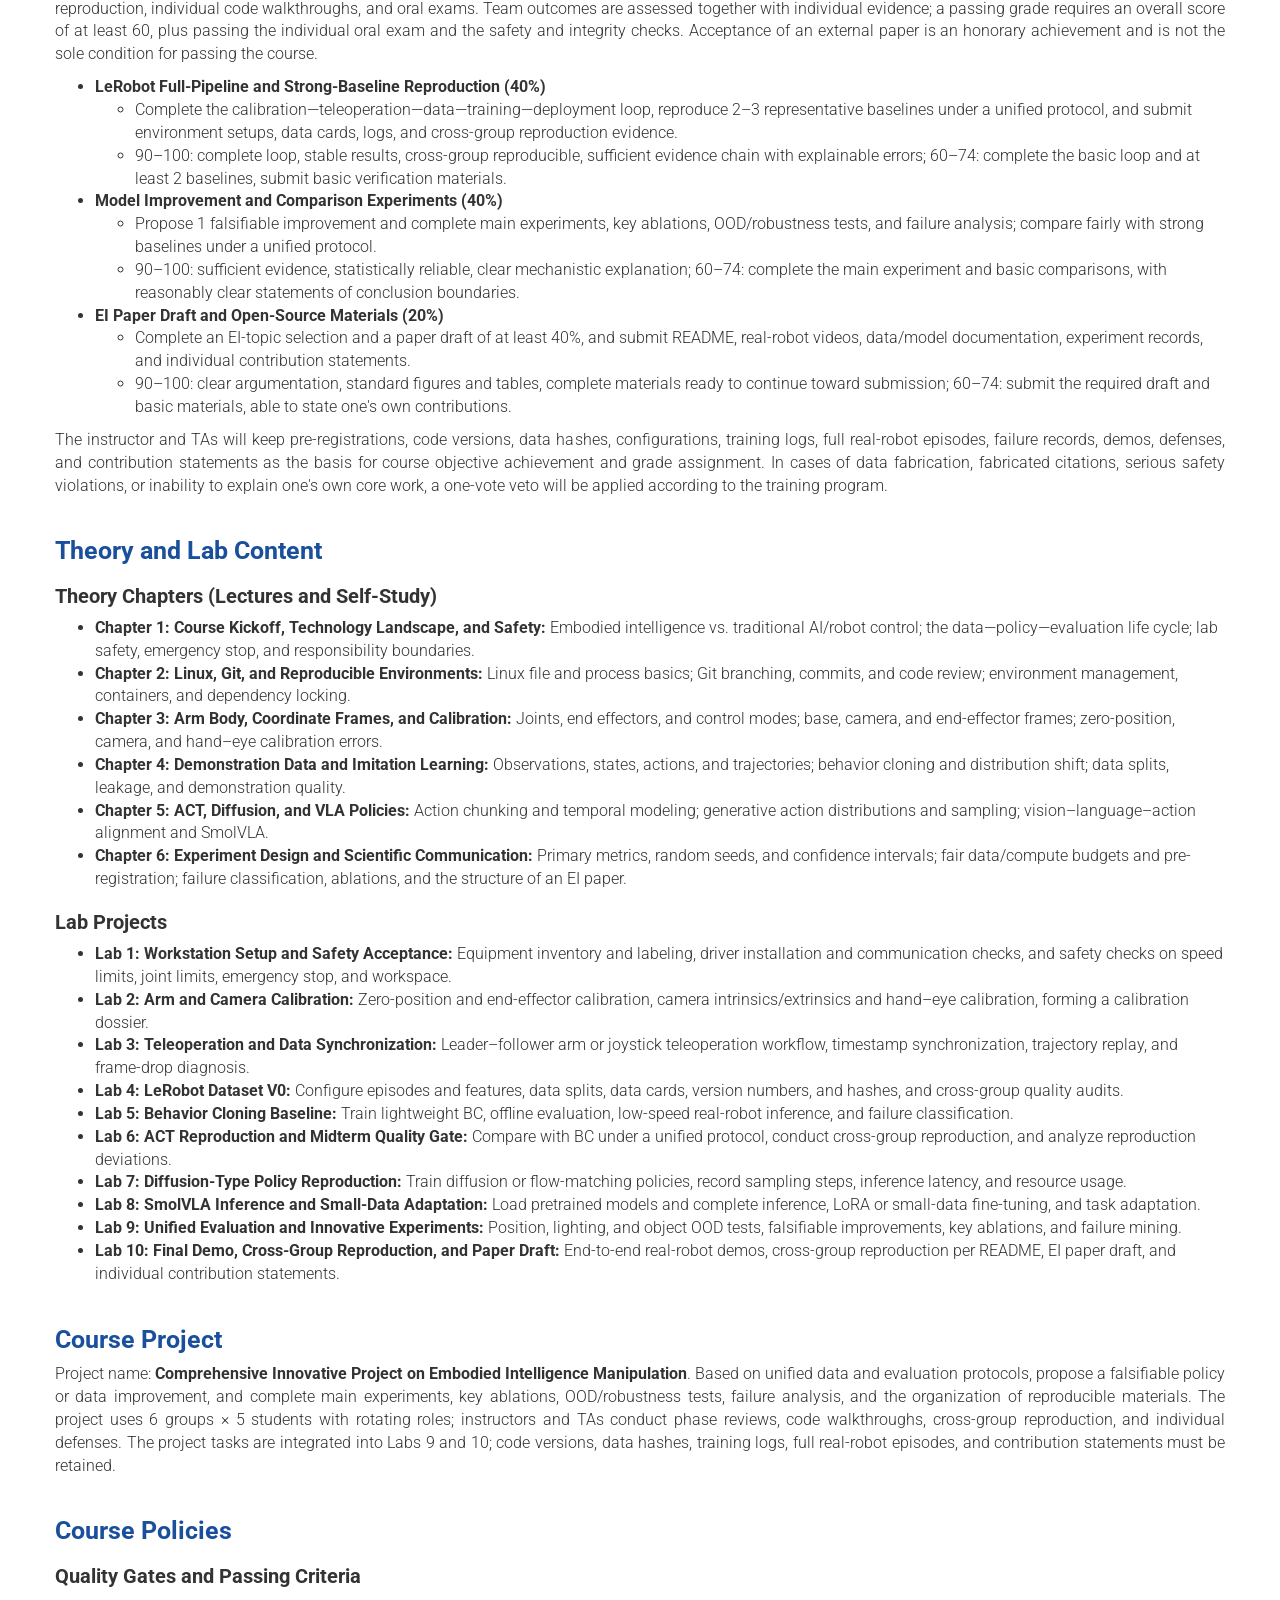
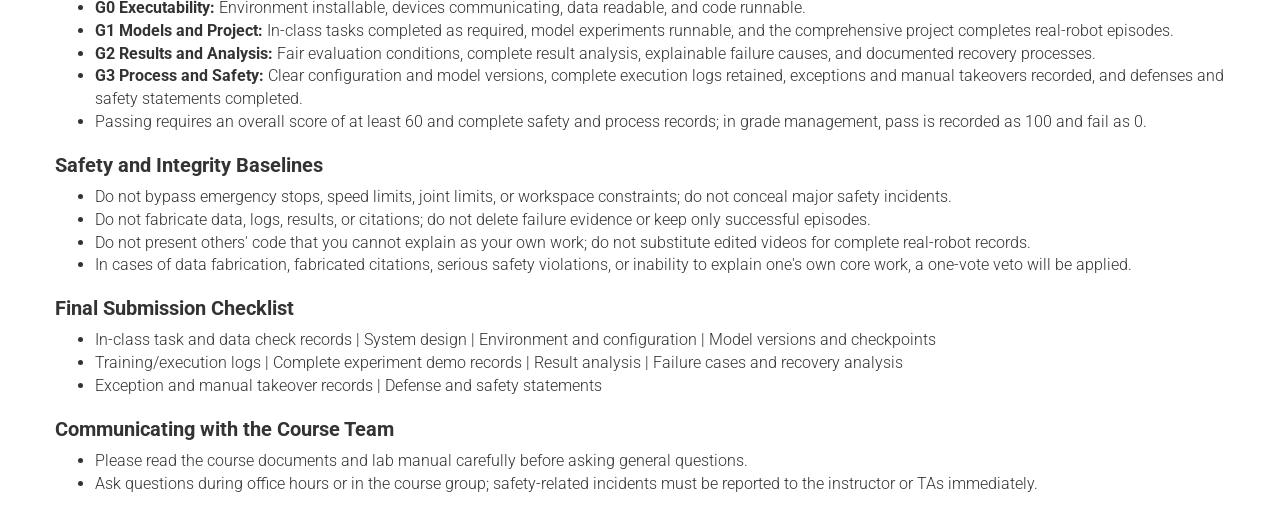
==== commit 28bacd7f: "Chinese to English" ====
--- a/index.html
+++ b/index.html
@@ -1,9 +1,9 @@
 <!DOCTYPE html>
-<html lang="zh-CN"><head><meta http-equiv="Content-Type" content="text/html; charset=UTF-8">
+<html lang="en"><head><meta http-equiv="Content-Type" content="text/html; charset=UTF-8">
     
     <meta http-equiv="X-UA-Compatible" content="IE=edge">
     <meta name="viewport" content="width=device-width, user-scalable=no, initial-scale=1">
-    <title>项目制实践Ⅰ：具身智能实训导论 | 天津大学人工智能学院</title>
+    <title>Project-Based Practice I: Introduction to Embodied Intelligence Training | School of Artificial Intelligence, Tianjin University</title>
     <!-- bootstrap -->
     <link rel="stylesheet" href="./EI-TJU/bootstrap.min.css">
     <!-- Google fonts -->
@@ -26,7 +26,7 @@
 
       .course-title {
           padding: 15px 0;
-          background-color: #1a4f9c;  /* 主题蓝色 */
+          background-color: #1a4f9c;  /* Theme blue */
           color: white;
           margin-bottom: 10px;  
       }
@@ -295,7 +295,7 @@
     <nav class="navbar navbar-default navbar-fixed-top">
       <div class="container">
         <div class="navbar-header">
-          <a class="navbar-brand brand" href="#intro">项目制实践Ⅰ：具身智能实训导论</a>
+          <a class="navbar-brand brand" href="#intro">Project-Based Practice I: Introduction to Embodied Intelligence Training</a>
           <button type="button" class="navbar-toggle collapsed" data-toggle="collapse" data-target="#bs-example-navbar-collapse-1" aria-expanded="false">
             <span class="icon-bar"></span>
             <span class="icon-bar"></span>
@@ -305,11 +305,11 @@
 
         <div class="collapse navbar-collapse" id="bs-example-navbar-collapse-1">
           <ul class="nav navbar-nav">
-            <li><a href="#intro">课程简介</a></li>
-            <li><a href="#people">课程团队</a></li>
-            <li><a href="#schedule">教学安排</a></li>
-            <li><a href="#grading">考核方式</a></li>
-            <li><a href="#policies">课程政策</a></li>
+            <li><a href="#intro">Course Overview</a></li>
+            <li><a href="#people">Course Team</a></li>
+            <li><a href="#schedule">Schedule</a></li>
+            <li><a href="#grading">Grading</a></li>
+            <li><a href="#policies">Course Policies</a></li>
           </ul>
         </div>
       </div>
@@ -317,224 +317,227 @@
     
 
     <div class="container sec" id="intro" style="margin-top: 60px;">
-        <h2>课程简介</h2>
-        <p><strong>2026 秋季学期 · 天津大学人工智能学院</strong></p>
+        <h2>Course Overview</h2>
+        <p><strong>Fall Semester 2026 · School of Artificial Intelligence, Tianjin University</strong></p>
         <p>
-        本课程是大师班具身智能项目制培养的第一学期课程，以桌面机械臂和 LeRobot 统一工具链为载体，
-        组织学生完成 Linux/Git 协作、硬件连接与安全、机械臂标定、遥操作、LeRobot Dataset 采集、
-        行为克隆（BC）、ACT、Diffusion 类策略及 SmolVLA 的分层复现与对比。
-        课程以"数据—策略—评测—实机部署"闭环为主线，使学生在可运行项目中形成对观测、动作、示教数据、
-        策略学习和分布外泛化的工程直觉，是"霍去病"式具身智能人才培养的开局之环节，
-        并为大一下 Agentic Robotics 和大二深度实践具身实训课建立可复现的代码、数据与评测基础。
+        This course is the first-semester course of the master-class project-based program in embodied intelligence.
+        Using desktop robotic arms and the unified LeRobot toolchain as the carrier, students complete
+        Linux/Git collaboration, hardware setup and safety, arm calibration, teleoperation, LeRobot Dataset collection,
+        and layered reproduction and comparison of Behavior Cloning (BC), ACT, Diffusion-type policies, and SmolVLA.
+        Centered on the "data—policy—evaluation—real-robot deployment" loop, the course builds students' engineering intuition
+        for observations, actions, demonstration data, policy learning, and out-of-distribution generalization through runnable projects.
+        It is the opening step of cultivating "Huo Qubing"-style embodied intelligence talent, and establishes a reproducible
+        foundation of code, data, and evaluation for the Agentic Robotics course in the freshman spring and the deep embodied
+        intelligence practicum in the sophomore year.
         </p>
-        <h3>课程基本信息</h3>
+        <h3>Basic Course Information</h3>
         <ul>
-          <li><b>课程名称：</b>项目制实践Ⅰ：具身智能实训导论（课号：09499）</li>
-          <li><b>课程类别 / 性质：</b>综合实践课程 / 选修</li>
-          <li><b>学时 / 学分：</b>2.5 周 / 2.5 学分（总计 60 学时）</li>
-          <li><b>适用专业：</b>人工智能、自动化、机械、机器人、计算机及相关专业</li>
-          <li><b>先修课程：</b>Python 程序设计基础；同修课程：线性代数、概率统计、机器人学基础</li>
-          <li><b>教材与参考：</b>自编课程实验手册；LeRobot 官方文档与开源仓库；ACT、Diffusion Policy、SmolVLA 代表性论文及配套数字化资料</li>
-          <li><b>组织形式：</b>6 组 × 5 人的项目组织，角色轮换；按"理论输入—分项实训—阶段质量门—综合交付"递进，建议 16 周完成</li>
+          <li><b>Course Name:</b> Project-Based Practice I: Introduction to Embodied Intelligence Training (Course Code: 09499)</li>
+          <li><b>Course Type / Nature:</b> Comprehensive Practice Course / Elective</li>
+          <li><b>Duration / Credits:</b> 2.5 weeks / 2.5 credits (60 class hours in total)</li>
+          <li><b>Applicable Majors:</b> Artificial Intelligence, Automation, Mechanical Engineering, Robotics, Computer Science, and related majors</li>
+          <li><b>Prerequisites:</b> Fundamentals of Python Programming; Concurrent Courses: Linear Algebra, Probability and Statistics, Fundamentals of Robotics</li>
+          <li><b>Textbooks and References:</b> Self-compiled course lab manual; official LeRobot documentation and open-source repository; representative papers on ACT, Diffusion Policy, and SmolVLA with accompanying digital materials</li>
+          <li><b>Organization:</b> 6 groups × 5 students with rotating roles; progressive structure of "theory input — lab training — phase quality gates — final delivery", recommended to be completed in 16 weeks</li>
         </ul>
       </div>
 
       <div class="container sec" id="people">
         <div class="col">
-          <h2>课程团队</h2>
-
-          <h3>主讲教师</h3>
-          <!-- TODO: 教师照片与个人主页链接后续提供 -->
+          <h2>Course Team</h2>
+
+          <h3>Instructor</h3>
+          <!-- TODO: Instructor photos and homepage links to be provided later -->
           <div class="instructor">
             <a href="#">
               <div class="instructorphoto">
-                <img src="./Image/ma_xiaoguang.png" alt="马晓光">
-              </div>
-              <div class="ca-name">马晓光</div>
+                <img src="./Image/ma_xiaoguang.png" alt="Xiaoguang Ma">
+              </div>
+              <div class="ca-name">Xiaoguang Ma</div>
             </a>
-            <div class="ca-title">主讲教师 · 人工智能学院</div>
+            <div class="ca-title">Instructor · School of Artificial Intelligence</div>
           </div>
 
           <div class="ca-section">
-            <h3>助教团队</h3>
+            <h3>Teaching Assistants</h3>
             <div class="ca-list">
               <div class="ca-item">
                 <div class="instructorphoto">
-                  <img src="./Image/wan_xingyou.jpg" alt="万星佑">
-                </div>
-                <div class="ca-name">万星佑</div>
-              </div>
-              <div class="ca-item">
-                <div class="instructorphoto">
-                  <img src="./Image/liu_lili.jpg" alt="刘莉莉">
-                </div>
-                <div class="ca-name">刘莉莉</div>
-              </div>
-              <div class="ca-item">
-                <div class="instructorphoto">
-                  <img src="./Image/sun_he.jpg" alt="孙赫">
-                </div>
-                <div class="ca-name">孙赫</div>
-              </div>
-              <div class="ca-item">
-                <div class="instructorphoto">
-                  <img src="./Image/zhang_xiang.jpg" alt="张翔">
-                </div>
-                <div class="ca-name">张翔</div>
-              </div>
-              <div class="ca-item">
-                <div class="instructorphoto">
-                  <img src="./Image/zhang_junliang.jpg" alt="张钧亮">
-                </div>
-                <div class="ca-name">张钧亮</div>
-              </div>
-              <div class="ca-item">
-                <div class="instructorphoto">
-                  <img src="./Image/zhang_yuchen.jpg" alt="张雨晨">
-                </div>
-                <div class="ca-name">张雨晨</div>
-              </div>
-              <div class="ca-item">
-                <div class="instructorphoto">
-                  <img src="./Image/wang_yihui.jpg" alt="王一挥">
-                </div>
-                <div class="ca-name">王一挥</div>
-              </div>
-              <div class="ca-item">
-                <div class="instructorphoto">
-                  <img src="./Image/lu_xuanyu.jpg" alt="陆宣羽">
-                </div>
-                <div class="ca-name">陆宣羽</div>
+                  <img src="./Image/wan_xingyou.jpg" alt="Xingyou Wan">
+                </div>
+                <div class="ca-name">Xingyou Wan</div>
+              </div>
+              <div class="ca-item">
+                <div class="instructorphoto">
+                  <img src="./Image/liu_lili.jpg" alt="Lili Liu">
+                </div>
+                <div class="ca-name">Lili Liu</div>
+              </div>
+              <div class="ca-item">
+                <div class="instructorphoto">
+                  <img src="./Image/sun_he.jpg" alt="He Sun">
+                </div>
+                <div class="ca-name">He Sun</div>
+              </div>
+              <div class="ca-item">
+                <div class="instructorphoto">
+                  <img src="./Image/zhang_xiang.jpg" alt="Xiang Zhang">
+                </div>
+                <div class="ca-name">Xiang Zhang</div>
+              </div>
+              <div class="ca-item">
+                <div class="instructorphoto">
+                  <img src="./Image/zhang_junliang.jpg" alt="Junliang Zhang">
+                </div>
+                <div class="ca-name">Junliang Zhang</div>
+              </div>
+              <div class="ca-item">
+                <div class="instructorphoto">
+                  <img src="./Image/zhang_yuchen.jpg" alt="Yuchen Zhang">
+                </div>
+                <div class="ca-name">Yuchen Zhang</div>
+              </div>
+              <div class="ca-item">
+                <div class="instructorphoto">
+                  <img src="./Image/wang_yihui.jpg" alt="Yihui Wang">
+                </div>
+                <div class="ca-name">Yihui Wang</div>
+              </div>
+              <div class="ca-item">
+                <div class="instructorphoto">
+                  <img src="./Image/lu_xuanyu.jpg" alt="Xuanyu Lu">
+                </div>
+                <div class="ca-name">Xuanyu Lu</div>
               </div>
             </div>
           </div>
         </div>
         </div>
-        <!-- 教学安排 -->
+        <!-- Course logistics -->
         <div class="sechighlight">
           <div class="container sec" id="logistics">
-            <h2>教学安排</h2>
+            <h2>Course Logistics</h2>
             <ul>
               <li>
-                <b>课程组织：</b>课程共 2.5 周学时（60 学时），按 6 个理论章节和 10 个实验项目组织，建议 16 周完成：
-                第 1—4 周完成安全、环境和标定准入；第 5—9 周完成遥操作、数据集与 BC/ACT 基线；
-                第 10—14 周推进 Diffusion、SmolVLA 和统一评测；第 15—16 周完成创新实验、跨组复现及论文初稿。
+                <b>Course Organization:</b> The course spans 2.5 weeks (60 class hours), organized into 6 theory chapters and 10 lab projects, recommended to be completed in 16 weeks:
+                Weeks 1–4 cover safety, environment setup, and calibration qualification; Weeks 5–9 cover teleoperation, datasets, and the BC/ACT baselines;
+                Weeks 10–14 advance to Diffusion, SmolVLA, and unified evaluation; Weeks 15–16 complete innovative experiments, cross-group reproduction, and the paper draft.
               </li>
               <li>
-                <b>课程设计：</b>具身智能 Manipulation 综合创新项目融入实验九和实验十，
-                采用 6 组 × 5 人的项目组织，角色轮换；教师和助教进行阶段审查、代码走查、跨组复现与个人答辩。
+                <b>Course Design:</b> The comprehensive innovative project on embodied intelligence manipulation is integrated into Labs 9 and 10,
+                using 6 groups × 5 students with rotating roles; instructors and TAs conduct phase reviews, code walkthroughs, cross-group reproduction, and individual defenses.
               </li>
             </ul>
           </div>
         </div>
         <div class="container sec" id="schedule" style="margin-top:-20px">
           <br>
-          <h2>教学日历（Schedule）</h2>
+          <h2>Teaching Calendar (Schedule)</h2>
 
           <div class="table-responsive">
               <table class="table table-bordered">
 <thead>
               <tr class="active">
-                <th style="width: 10%">学时次</th>
-                <th style="width: 30%">讲课内容（章节与题目）</th>
-                <th style="width: 38%">主要内容</th>
-                <th style="width: 22%">课后习题、作业与验收</th>
+                <th style="width: 10%">Session</th>
+                <th style="width: 30%">Lecture Content (Chapters and Topics)</th>
+                <th style="width: 38%">Key Content</th>
+                <th style="width: 22%">Exercises, Assignments, and Acceptance</th>
               </tr>
             </thead>
             <tbody>
               <tr>
-                <td>第1—4学时</td>
-                <td>第1—2章 课程启动、安全与工程环境</td>
-                <td>具身智能技术路线与数据—策略—评测闭环；安全规范与科研诚信；Linux、Git及环境配置，建立小组仓库。</td>
-                <td></td>
-              </tr>
-              <tr>
-                <td>第5—8学时</td>
-                <td>实验一 工位搭建与安全验收</td>
-                <td>设备清点、驱动安装与通信检查；限速、限位、急停及工作空间检查；练习上电操作与异常处置。</td>
-                <td><span class="secondary-event">课堂达标考核：安全准入与工位操作检查，留存安全检查表。</span></td>
-              </tr>
-              <tr>
-                <td>第9—12学时</td>
-                <td>第3章；实验二（1） 机械臂本体、坐标系与标定</td>
-                <td>机械臂关节、末端执行器与坐标变换；零位校准、相机内外参标定及误差分析。</td>
-                <td></td>
-              </tr>
-              <tr>
-                <td>第13—16学时</td>
-                <td>实验二（2）；实验三（1） 标定复核与遥操作搭建</td>
-                <td>完成手眼标定与重复精度检查；搭建主从臂或手柄遥操作流程，调试动作映射与控制频率。</td>
-                <td></td>
-              </tr>
-              <tr>
-                <td>第17—20学时</td>
-                <td>实验三（2） 遥操作与数据同步</td>
-                <td>视频、状态和动作的时间戳同步；采集、回放有效轨迹，检查延迟、丢帧及轨迹质量。</td>
-                <td><span class="secondary-event">阶段验收：标定结果与轨迹回放。提交标定记录及不少于10条有效轨迹。</span></td>
-              </tr>
-              <tr>
-                <td>第21—24学时</td>
-                <td>第4章；实验四（1） 示教数据与LeRobot数据集</td>
-                <td>观测、状态、动作与模仿学习基础；配置episode与feature，采集示教数据，完成训练、验证及测试划分。</td>
-                <td></td>
-              </tr>
-              <tr>
-                <td>第25—28学时</td>
-                <td>实验四（2） LeRobot数据集V0与质量检查</td>
-                <td>检查同步性、完整性、数据泄漏与许可证；建立数据卡、版本号和哈希，开展跨组数据审计。</td>
-                <td><span class="secondary-event">数据集达标验收：提交数据集V0及数据卡，通过完整性与划分检查。</span></td>
-              </tr>
-              <tr>
-                <td>第29—32学时</td>
-                <td>实验五（1） 行为克隆基线训练</td>
-                <td>配置并训练轻量BC模型；观察训练曲线，分析过拟合与离线评估结果，保存模型及训练日志。</td>
-                <td></td>
-              </tr>
-              <tr>
-                <td>第33—36学时</td>
-                <td>第5章；实验五（2）、六（1） BC实机测试与ACT训练</td>
-                <td>完成BC低速实机推理与失败分类；学习动作分块与时序建模，配置并训练ACT策略。</td>
-                <td></td>
-              </tr>
-              <tr>
-                <td>第37—40学时</td>
-                <td>实验六（2） ACT复现与中期质量门</td>
-                <td>在统一协议下比较BC与ACT的实机表现；开展跨组复现，分析误差来源，完成中期演示与个人口试。</td>
-                <td><span class="secondary-event">中期达标考核：BC/ACT运行演示、对比结果及个人口试。提交代码与测试记录。</span></td>
-              </tr>
-              <tr>
-                <td>第41—44学时</td>
-                <td>第5章；实验七 Diffusion类策略复现</td>
-                <td>生成式策略与采样原理；完成扩散或流匹配策略训练，记录成功率、推理延迟和资源消耗，与BC、ACT比较。</td>
-                <td></td>
-              </tr>
-              <tr>
-                <td>第45—48学时</td>
-                <td>第5章；实验八 SmolVLA推理与小数据适配</td>
-                <td>视觉—语言—动作对齐；加载预训练模型，规范语言指令，完成基线推理或LoRA、小数据适配实验。</td>
-                <td></td>
-              </tr>
-              <tr>
-                <td>第49—52学时</td>
-                <td>第6章；实验九（1） 实验设计与统一评测</td>
-                <td>确定主指标、随机种子及公平预算；提出可证伪改进，制定主实验、关键消融及分布外（OOD）测试方案。</td>
-                <td><span class="secondary-event">阶段验收：检查策略复现与SmolVLA运行结果；审核统一评测方案及改进实验计划。</span></td>
-              </tr>
-              <tr>
-                <td>第53—56学时</td>
-                <td>实验九（2）；第6章 创新实验与科研表达</td>
-                <td>开展位置、光照及物体变化测试，完成主实验与关键消融；统计分析、失败复盘，整理图表与论文初稿。</td>
-                <td></td>
-              </tr>
-              <tr>
-                <td>第57—60学时</td>
-                <td>实验十 期末演示、跨组复现与论文初稿</td>
-                <td>完成端到端实机演示、跨组复现与答辩；整理README、数据及模型说明、实机视频，说明个人贡献。</td>
-                <td><span class="secondary-event">期末验收：提交完整复现包、不少于40%的EI论文初稿及个人贡献声明。</span></td>
+                <td>Hours 1–4</td>
+                <td>Chapters 1–2: Course Kickoff, Safety, and Engineering Environment</td>
+                <td>Embodied intelligence technology roadmap and the data—policy—evaluation loop; safety rules and research integrity; Linux, Git, and environment configuration; setting up team repositories.</td>
+                <td></td>
+              </tr>
+              <tr>
+                <td>Hours 5–8</td>
+                <td>Lab 1: Workstation Setup and Safety Acceptance</td>
+                <td>Equipment inventory, driver installation, and communication checks; speed limits, joint limits, emergency stop, and workspace checks; power-on procedures and exception handling practice.</td>
+                <td><span class="secondary-event">In-class qualification test: safety admission and workstation operation checks; keep the safety checklist on record.</span></td>
+              </tr>
+              <tr>
+                <td>Hours 9–12</td>
+                <td>Chapter 3; Lab 2 (1): Arm Body, Coordinate Frames, and Calibration</td>
+                <td>Arm joints, end effectors, and coordinate transformations; zero-position calibration, camera intrinsic/extrinsic calibration, and error analysis.</td>
+                <td></td>
+              </tr>
+              <tr>
+                <td>Hours 13–16</td>
+                <td>Lab 2 (2); Lab 3 (1): Calibration Review and Teleoperation Setup</td>
+                <td>Complete hand–eye calibration and repeatability checks; set up leader–follower arm or joystick teleoperation, tune action mapping and control frequency.</td>
+                <td></td>
+              </tr>
+              <tr>
+                <td>Hours 17–20</td>
+                <td>Lab 3 (2): Teleoperation and Data Synchronization</td>
+                <td>Timestamp synchronization of video, state, and actions; collect and replay valid trajectories; check latency, frame drops, and trajectory quality.</td>
+                <td><span class="secondary-event">Phase acceptance: calibration results and trajectory replay. Submit calibration records and at least 10 valid trajectories.</span></td>
+              </tr>
+              <tr>
+                <td>Hours 21–24</td>
+                <td>Chapter 4; Lab 4 (1): Demonstration Data and LeRobot Datasets</td>
+                <td>Observations, states, actions, and imitation learning basics; configure episodes and features, collect demonstration data, and complete train/validation/test splits.</td>
+                <td></td>
+              </tr>
+              <tr>
+                <td>Hours 25–28</td>
+                <td>Lab 4 (2): LeRobot Dataset V0 and Quality Checks</td>
+                <td>Check synchronization, completeness, data leakage, and licensing; establish data cards, version numbers, and hashes; conduct cross-group data audits.</td>
+                <td><span class="secondary-event">Dataset acceptance: submit Dataset V0 and data card; pass completeness and split checks.</span></td>
+              </tr>
+              <tr>
+                <td>Hours 29–32</td>
+                <td>Lab 5 (1): Behavior Cloning Baseline Training</td>
+                <td>Configure and train a lightweight BC model; observe training curves, analyze overfitting and offline evaluation results, and save models and training logs.</td>
+                <td></td>
+              </tr>
+              <tr>
+                <td>Hours 33–36</td>
+                <td>Chapter 5; Lab 5 (2), 6 (1): BC Real-Robot Testing and ACT Training</td>
+                <td>Complete low-speed real-robot BC inference and failure classification; learn action chunking and temporal modeling, configure and train the ACT policy.</td>
+                <td></td>
+              </tr>
+              <tr>
+                <td>Hours 37–40</td>
+                <td>Lab 6 (2): ACT Reproduction and Midterm Quality Gate</td>
+                <td>Compare the real-robot performance of BC and ACT under a unified protocol; conduct cross-group reproduction, analyze error sources, and complete the midterm demo and individual oral exam.</td>
+                <td><span class="secondary-event">Midterm qualification test: BC/ACT live demos, comparison results, and individual oral exam. Submit code and test records.</span></td>
+              </tr>
+              <tr>
+                <td>Hours 41–44</td>
+                <td>Chapter 5; Lab 7: Diffusion-Type Policy Reproduction</td>
+                <td>Generative policies and sampling principles; complete diffusion or flow-matching policy training, record success rate, inference latency, and resource usage, and compare with BC and ACT.</td>
+                <td></td>
+              </tr>
+              <tr>
+                <td>Hours 45–48</td>
+                <td>Chapter 5; Lab 8: SmolVLA Inference and Small-Data Adaptation</td>
+                <td>Vision–language–action alignment; load pretrained models, standardize language instructions, and complete baseline inference or LoRA / small-data adaptation experiments.</td>
+                <td></td>
+              </tr>
+              <tr>
+                <td>Hours 49–52</td>
+                <td>Chapter 6; Lab 9 (1): Experiment Design and Unified Evaluation</td>
+                <td>Define primary metrics, random seeds, and fair budgets; propose falsifiable improvements, and design main experiments, key ablations, and out-of-distribution (OOD) test plans.</td>
+                <td><span class="secondary-event">Phase acceptance: check policy reproduction and SmolVLA results; review the unified evaluation plan and improvement experiment plan.</span></td>
+              </tr>
+              <tr>
+                <td>Hours 53–56</td>
+                <td>Lab 9 (2); Chapter 6: Innovative Experiments and Scientific Communication</td>
+                <td>Conduct position, lighting, and object variation tests; complete main experiments and key ablations; perform statistical analysis and failure retrospectives, and prepare figures and the paper draft.</td>
+                <td></td>
+              </tr>
+              <tr>
+                <td>Hours 57–60</td>
+                <td>Lab 10: Final Demo, Cross-Group Reproduction, and Paper Draft</td>
+                <td>Complete end-to-end real-robot demos, cross-group reproduction, and defenses; organize README, data and model documentation, and real-robot videos, and state individual contributions.</td>
+                <td><span class="secondary-event">Final acceptance: submit the complete reproduction package, an EI paper draft of at least 40%, and individual contribution statements.</span></td>
               </tr>
             </tbody>
           </table>
-          <div class="footnote">* 具体日期与内容可能根据实际教学进度调整；阶段验收未通过者须按质量门要求整改后复核。</div>
+          <div class="footnote">* Specific dates and content may be adjusted according to actual teaching progress; those who fail a phase acceptance must rectify according to quality gate requirements and pass a recheck.</div>
 
         </div>
       </div>
@@ -543,37 +546,37 @@
     <script src="./EI-TJU/bootstrap.min.js"></script>
     
     <div class="container sec" id="grading">
-      <h2>考核与评价方式</h2>
+      <h2>Assessment and Grading</h2>
       <p>
-        本课程采用项目制过程考核，不设置以闭卷考试为主的期末笔试。
-        课程总评成绩 ＝ <b>LeRobot 全链路与强基线复现（40%）</b> ＋ <b>模型提高与对比实验（40%）</b> ＋ <b>EI 论文初稿与开源材料（20%）</b>。
-        评价证据包括可运行代码与系统、数据/模型/实验日志、对比与创新实验、论文或报告、跨组复现、个人代码走查和口试。
-        团队成果与个人证据结合评定；总评达到 60 分，且通过个人口试及安全、诚信检查方为合格。
-        外部论文录用属于荣誉性成果，不作为课程及格的唯一条件。
+        This course adopts project-based continuous assessment and does not set a closed-book final exam as the main form of testing.
+        The overall grade = <b>LeRobot full-pipeline and strong-baseline reproduction (40%)</b> + <b>Model improvement and comparison experiments (40%)</b> + <b>EI paper draft and open-source materials (20%)</b>.
+        Evidence of evaluation includes runnable code and systems, data/model/experiment logs, comparison and innovation experiments, papers or reports, cross-group reproduction, individual code walkthroughs, and oral exams.
+        Team outcomes are assessed together with individual evidence; a passing grade requires an overall score of at least 60, plus passing the individual oral exam and the safety and integrity checks.
+        Acceptance of an external paper is an honorary achievement and is not the sole condition for passing the course.
       </p>
       <ul>
-        <li><b>LeRobot 全链路与强基线复现（40%）</b>
+        <li><b>LeRobot Full-Pipeline and Strong-Baseline Reproduction (40%)</b>
           <ul>
-            <li>完成标定—遥操作—数据—训练—部署闭环，在统一协议下复现 2—3 个代表性基线，并提交环境、数据卡、日志和跨组复现证据。</li>
-            <li>90—100：闭环完整、结果稳定，跨组可复现，证据链充分且能解释误差；60—74：完成基本闭环和至少 2 个基线，提交基本验证材料。</li>
+            <li>Complete the calibration—teleoperation—data—training—deployment loop, reproduce 2–3 representative baselines under a unified protocol, and submit environment setups, data cards, logs, and cross-group reproduction evidence.</li>
+            <li>90–100: complete loop, stable results, cross-group reproducible, sufficient evidence chain with explainable errors; 60–74: complete the basic loop and at least 2 baselines, submit basic verification materials.</li>
           </ul>
         </li>
-        <li><b>模型提高与对比实验（40%）</b>
+        <li><b>Model Improvement and Comparison Experiments (40%)</b>
           <ul>
-            <li>提出 1 个可证伪改进，完成主实验、关键消融、OOD/鲁棒性测试和失败分析；在统一协议下与强基线公平比较。</li>
-            <li>90—100：证据充分、统计可靠、机制解释清楚；60—74：完成主实验和基本对比，结论边界说明较清楚。</li>
+            <li>Propose 1 falsifiable improvement and complete main experiments, key ablations, OOD/robustness tests, and failure analysis; compare fairly with strong baselines under a unified protocol.</li>
+            <li>90–100: sufficient evidence, statistically reliable, clear mechanistic explanation; 60–74: complete the main experiment and basic comparisons, with reasonably clear statements of conclusion boundaries.</li>
           </ul>
         </li>
-        <li><b>EI 论文初稿与开源材料（20%）</b>
+        <li><b>EI Paper Draft and Open-Source Materials (20%)</b>
           <ul>
-            <li>完成 EI 选题及不少于 40% 的论文初稿，提交 README、实机视频、数据/模型说明、实验记录和个人贡献声明。</li>
-            <li>90—100：论证清楚、图表规范，材料完整，可直接继续完善投稿；60—74：提交规定初稿和基本材料，能够说明本人贡献。</li>
+            <li>Complete an EI-topic selection and a paper draft of at least 40%, and submit README, real-robot videos, data/model documentation, experiment records, and individual contribution statements.</li>
+            <li>90–100: clear argumentation, standard figures and tables, complete materials ready to continue toward submission; 60–74: submit the required draft and basic materials, able to state one's own contributions.</li>
           </ul>
         </li>
       </ul>
       <p>
-        任课教师和助教将保留预注册、代码版本、数据哈希、配置、训练日志、完整实机回合、失败记录、演示、答辩和贡献声明，
-        作为课程目标达成与成绩评定依据。出现数据造假、虚构引用、严重安全违规或无法解释本人核心工作时，按培养方案执行一票否决。
+        The instructor and TAs will keep pre-registrations, code versions, data hashes, configurations, training logs, full real-robot episodes, failure records, demos, defenses, and contribution statements
+        as the basis for course objective achievement and grade assignment. In cases of data fabrication, fabricated citations, serious safety violations, or inability to explain one's own core work, a one-vote veto will be applied according to the training program.
       </p>
     </div>
     
@@ -581,72 +584,72 @@
 
 
     <div class="container sec" id="content">
-      <h2>理论与实验教学内容</h2>
-      <h3>理论章节（授课与自学）</h3>
+      <h2>Theory and Lab Content</h2>
+      <h3>Theory Chapters (Lectures and Self-Study)</h3>
       <ul>
-        <li><b>第1章 课程启动、技术版图与安全：</b>具身智能与传统 AI/机器人控制；数据—策略—评测生命周期；实验室安全、急停与责任边界。</li>
-        <li><b>第2章 Linux、Git 与可复现环境：</b>Linux 文件与进程基础；Git 分支、提交与代码审查；环境管理、容器和依赖锁定。</li>
-        <li><b>第3章 机械臂本体、坐标系与标定：</b>关节、末端执行器与控制模式；基座、相机和末端坐标系；零位、相机和手眼标定误差。</li>
-        <li><b>第4章 示教数据与模仿学习：</b>观测、状态、动作和轨迹；行为克隆及分布偏移；数据划分、泄漏与示范质量。</li>
-        <li><b>第5章 ACT、Diffusion 与 VLA 策略：</b>动作分块与时序建模；生成式动作分布与采样；视觉—语言—动作对齐及 SmolVLA。</li>
-        <li><b>第6章 实验设计与科研表达：</b>主指标、随机种子与置信区间；公平数据/算力预算和预注册；失败分类、消融及 EI 论文结构。</li>
+        <li><b>Chapter 1: Course Kickoff, Technology Landscape, and Safety:</b> Embodied intelligence vs. traditional AI/robot control; the data—policy—evaluation life cycle; lab safety, emergency stop, and responsibility boundaries.</li>
+        <li><b>Chapter 2: Linux, Git, and Reproducible Environments:</b> Linux file and process basics; Git branching, commits, and code review; environment management, containers, and dependency locking.</li>
+        <li><b>Chapter 3: Arm Body, Coordinate Frames, and Calibration:</b> Joints, end effectors, and control modes; base, camera, and end-effector frames; zero-position, camera, and hand–eye calibration errors.</li>
+        <li><b>Chapter 4: Demonstration Data and Imitation Learning:</b> Observations, states, actions, and trajectories; behavior cloning and distribution shift; data splits, leakage, and demonstration quality.</li>
+        <li><b>Chapter 5: ACT, Diffusion, and VLA Policies:</b> Action chunking and temporal modeling; generative action distributions and sampling; vision–language–action alignment and SmolVLA.</li>
+        <li><b>Chapter 6: Experiment Design and Scientific Communication:</b> Primary metrics, random seeds, and confidence intervals; fair data/compute budgets and pre-registration; failure classification, ablations, and the structure of an EI paper.</li>
       </ul>
-      <h3>实验项目</h3>
+      <h3>Lab Projects</h3>
       <ul>
-        <li><b>实验一 工位搭建与安全验收：</b>设备清点与编号、驱动安装与通信检查，限速、限位、急停和工作空间安全检查。</li>
-        <li><b>实验二 机械臂与相机标定：</b>零位和末端校准、相机内外参及手眼标定，形成标定档案。</li>
-        <li><b>实验三 遥操作与数据同步：</b>主从臂或手柄遥操作流程，时间戳同步、轨迹回放与丢帧诊断。</li>
-        <li><b>实验四 LeRobot 数据集 V0：</b>配置 episode 与 feature，数据划分、数据卡、版本号和哈希及跨组质量审计。</li>
-        <li><b>实验五 行为克隆基线：</b>训练轻量 BC，离线评估、低速实机推理和失败分类。</li>
-        <li><b>实验六 ACT 复现与中期质量门：</b>统一协议下与 BC 比较，跨组复现并分析复现偏差。</li>
-        <li><b>实验七 Diffusion 类策略复现：</b>扩散或流匹配策略训练，记录采样步数、推理延迟和资源消耗。</li>
-        <li><b>实验八 SmolVLA 推理与小数据适配：</b>加载预训练模型，完成推理、LoRA 或小数据微调及任务适配。</li>
-        <li><b>实验九 统一评测与创新实验：</b>位置、光照和物体 OOD 测试，可证伪改进、关键消融与失败挖掘。</li>
-        <li><b>实验十 期末 Demo、跨组复现与论文初稿：</b>端到端实机演示、按 README 跨组复现、EI 论文初稿与个人贡献声明。</li>
+        <li><b>Lab 1: Workstation Setup and Safety Acceptance:</b> Equipment inventory and labeling, driver installation and communication checks, and safety checks on speed limits, joint limits, emergency stop, and workspace.</li>
+        <li><b>Lab 2: Arm and Camera Calibration:</b> Zero-position and end-effector calibration, camera intrinsics/extrinsics and hand–eye calibration, forming a calibration dossier.</li>
+        <li><b>Lab 3: Teleoperation and Data Synchronization:</b> Leader–follower arm or joystick teleoperation workflow, timestamp synchronization, trajectory replay, and frame-drop diagnosis.</li>
+        <li><b>Lab 4: LeRobot Dataset V0:</b> Configure episodes and features, data splits, data cards, version numbers, and hashes, and cross-group quality audits.</li>
+        <li><b>Lab 5: Behavior Cloning Baseline:</b> Train lightweight BC, offline evaluation, low-speed real-robot inference, and failure classification.</li>
+        <li><b>Lab 6: ACT Reproduction and Midterm Quality Gate:</b> Compare with BC under a unified protocol, conduct cross-group reproduction, and analyze reproduction deviations.</li>
+        <li><b>Lab 7: Diffusion-Type Policy Reproduction:</b> Train diffusion or flow-matching policies, record sampling steps, inference latency, and resource usage.</li>
+        <li><b>Lab 8: SmolVLA Inference and Small-Data Adaptation:</b> Load pretrained models and complete inference, LoRA or small-data fine-tuning, and task adaptation.</li>
+        <li><b>Lab 9: Unified Evaluation and Innovative Experiments:</b> Position, lighting, and object OOD tests, falsifiable improvements, key ablations, and failure mining.</li>
+        <li><b>Lab 10: Final Demo, Cross-Group Reproduction, and Paper Draft:</b> End-to-end real-robot demos, cross-group reproduction per README, EI paper draft, and individual contribution statements.</li>
       </ul>
     </div>
 
     <div class="container sec" id="projects">
-      <h2>课程项目（课程设计）</h2>
+      <h2>Course Project</h2>
       <p>
-        课程设计名称：<b>具身智能 Manipulation 综合创新项目</b>。基于统一数据与评测协议，提出一个可证伪的策略或数据改进，
-        完成主实验、关键消融、OOD/鲁棒性测试、失败分析和可复现材料整理。
-        采用 6 组 × 5 人的项目组织，角色轮换；教师和助教进行阶段审查、代码走查、跨组复现与个人答辩。
-        课程设计任务融入实验九和实验十，必须保留代码版本、数据哈希、训练日志、完整实机回合和贡献声明。
+        Project name: <b>Comprehensive Innovative Project on Embodied Intelligence Manipulation</b>. Based on unified data and evaluation protocols, propose a falsifiable policy or data improvement,
+        and complete main experiments, key ablations, OOD/robustness tests, failure analysis, and the organization of reproducible materials.
+        The project uses 6 groups × 5 students with rotating roles; instructors and TAs conduct phase reviews, code walkthroughs, cross-group reproduction, and individual defenses.
+        The project tasks are integrated into Labs 9 and 10; code versions, data hashes, training logs, full real-robot episodes, and contribution statements must be retained.
       </p>
     </div>
 
     <div class="container sec" id="policies">
-      <h2>课程政策</h2>
-
-      <h3>质量门与通过条件</h3>
+      <h2>Course Policies</h2>
+
+      <h3>Quality Gates and Passing Criteria</h3>
       <ul>
-        <li><b>G0 可执行性：</b>环境可安装、设备可通信、数据可读取、代码可运行。</li>
-        <li><b>G1 模型与项目：</b>课堂任务按要求完成、模型实验可运行、综合项目完成实机回合。</li>
-        <li><b>G2 结果与分析：</b>评测条件公平、结果分析完整、失败原因可解释、恢复过程有记录。</li>
-        <li><b>G3 过程与安全：</b>配置与模型版本明确、完整执行日志保留、异常事件与人工接管有记录、答辩与安全说明完成。</li>
-        <li>总评达到 60 分并完成安全与过程记录方为通过；成绩管理中通过计 100，未通过计 0。</li>
+        <li><b>G0 Executability:</b> Environment installable, devices communicating, data readable, and code runnable.</li>
+        <li><b>G1 Models and Project:</b> In-class tasks completed as required, model experiments runnable, and the comprehensive project completes real-robot episodes.</li>
+        <li><b>G2 Results and Analysis:</b> Fair evaluation conditions, complete result analysis, explainable failure causes, and documented recovery processes.</li>
+        <li><b>G3 Process and Safety:</b> Clear configuration and model versions, complete execution logs retained, exceptions and manual takeovers recorded, and defenses and safety statements completed.</li>
+        <li>Passing requires an overall score of at least 60 and complete safety and process records; in grade management, pass is recorded as 100 and fail as 0.</li>
       </ul>
 
-      <h3>安全与诚信底线</h3>
+      <h3>Safety and Integrity Baselines</h3>
       <ul>
-        <li>不得绕过急停、限速、限位和工作空间约束；不得隐瞒重大安全事件。</li>
-        <li>不得伪造数据、日志、结果或引用；不得删除失败证据、只保留成功回合。</li>
-        <li>不得以无法解释的他人代码作为个人工作；不得以剪辑视频替代完整实机记录。</li>
-        <li>出现数据造假、虚构引用、严重安全违规或无法解释本人核心工作时，执行一票否决。</li>
+        <li>Do not bypass emergency stops, speed limits, joint limits, or workspace constraints; do not conceal major safety incidents.</li>
+        <li>Do not fabricate data, logs, results, or citations; do not delete failure evidence or keep only successful episodes.</li>
+        <li>Do not present others' code that you cannot explain as your own work; do not substitute edited videos for complete real-robot records.</li>
+        <li>In cases of data fabrication, fabricated citations, serious safety violations, or inability to explain one's own core work, a one-vote veto will be applied.</li>
       </ul>
 
-      <h3>最终提交清单</h3>
+      <h3>Final Submission Checklist</h3>
       <ul>
-        <li>课堂任务与数据检查记录 ｜ 系统方案 ｜ 环境与配置 ｜ 模型版本与 Checkpoint</li>
-        <li>训练/执行日志 ｜ 完整实验演示记录 ｜ 结果分析 ｜ 失败案例与恢复分析</li>
-        <li>异常事件与人工接管记录 ｜ 答辩与安全说明</li>
+        <li>In-class task and data check records | System design | Environment and configuration | Model versions and checkpoints</li>
+        <li>Training/execution logs | Complete experiment demo records | Result analysis | Failure cases and recovery analysis</li>
+        <li>Exception and manual takeover records | Defense and safety statements</li>
       </ul>
 
-      <h3>与课程团队沟通</h3>
+      <h3>Communicating with the Course Team</h3>
       <ul>
-        <li>请先仔细阅读课程文档与实验手册，再提出一般性问题。</li>
-        <li>问题请在答疑时间或课程群中提出；涉及安全的事件必须立即报告教师或助教。</li>
+        <li>Please read the course documents and lab manual carefully before asking general questions.</li>
+        <li>Ask questions during office hours or in the course group; safety-related incidents must be reported to the instructor or TAs immediately.</li>
       </ul>
 
   
@@ -654,4 +657,6 @@
 
   
 
+
+  
 </div></body></html>
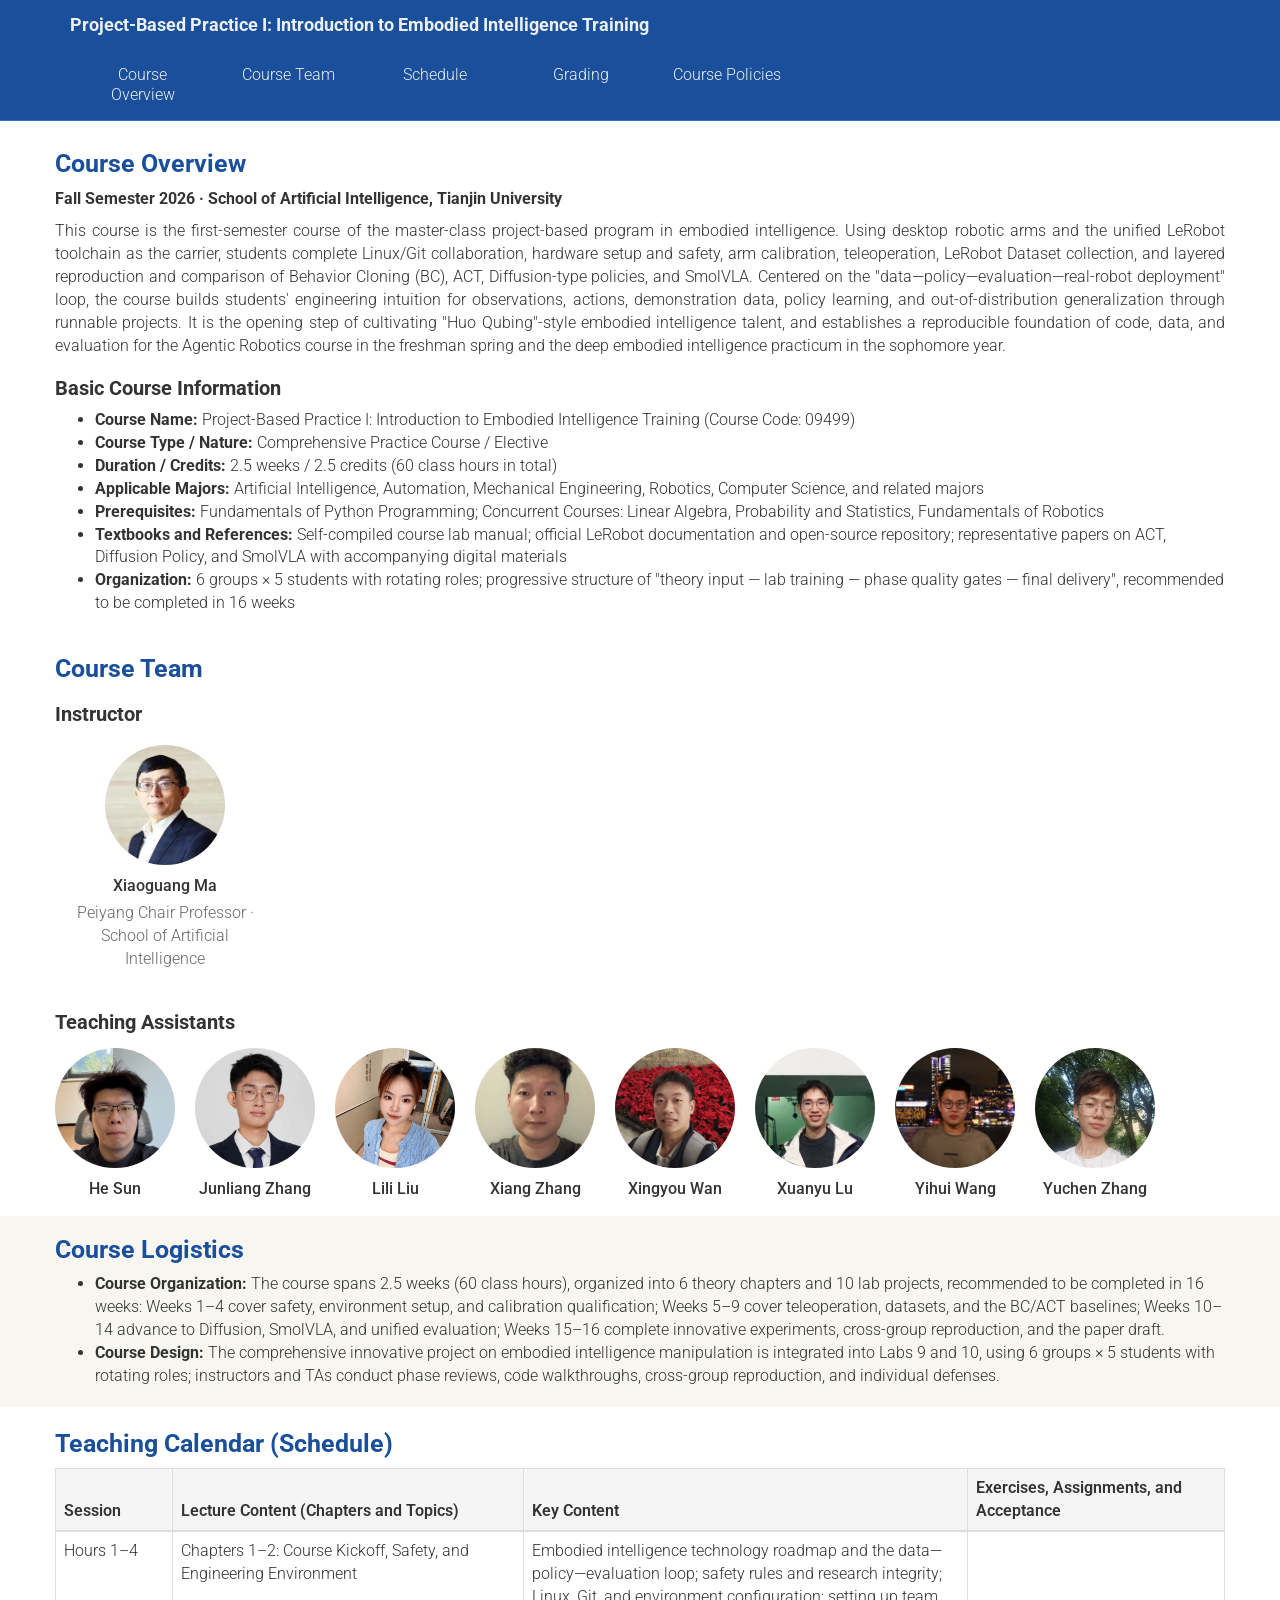
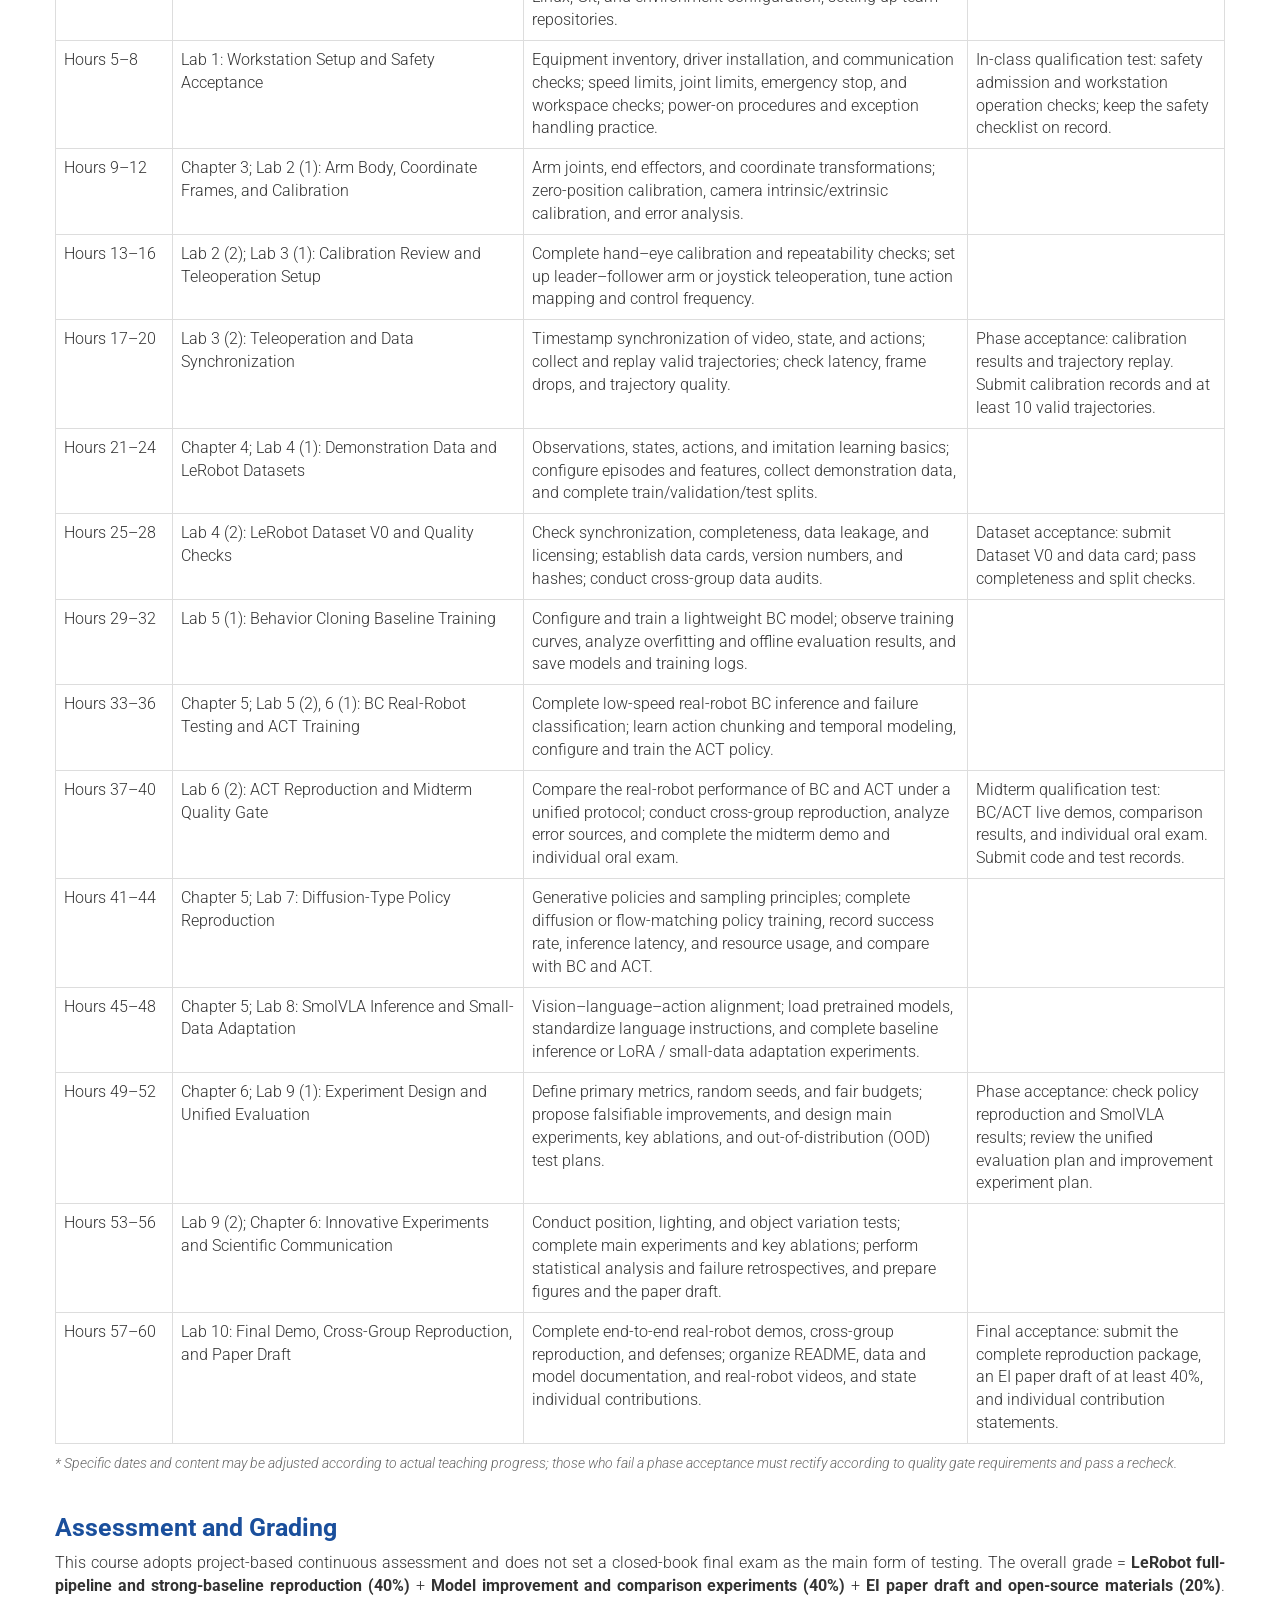
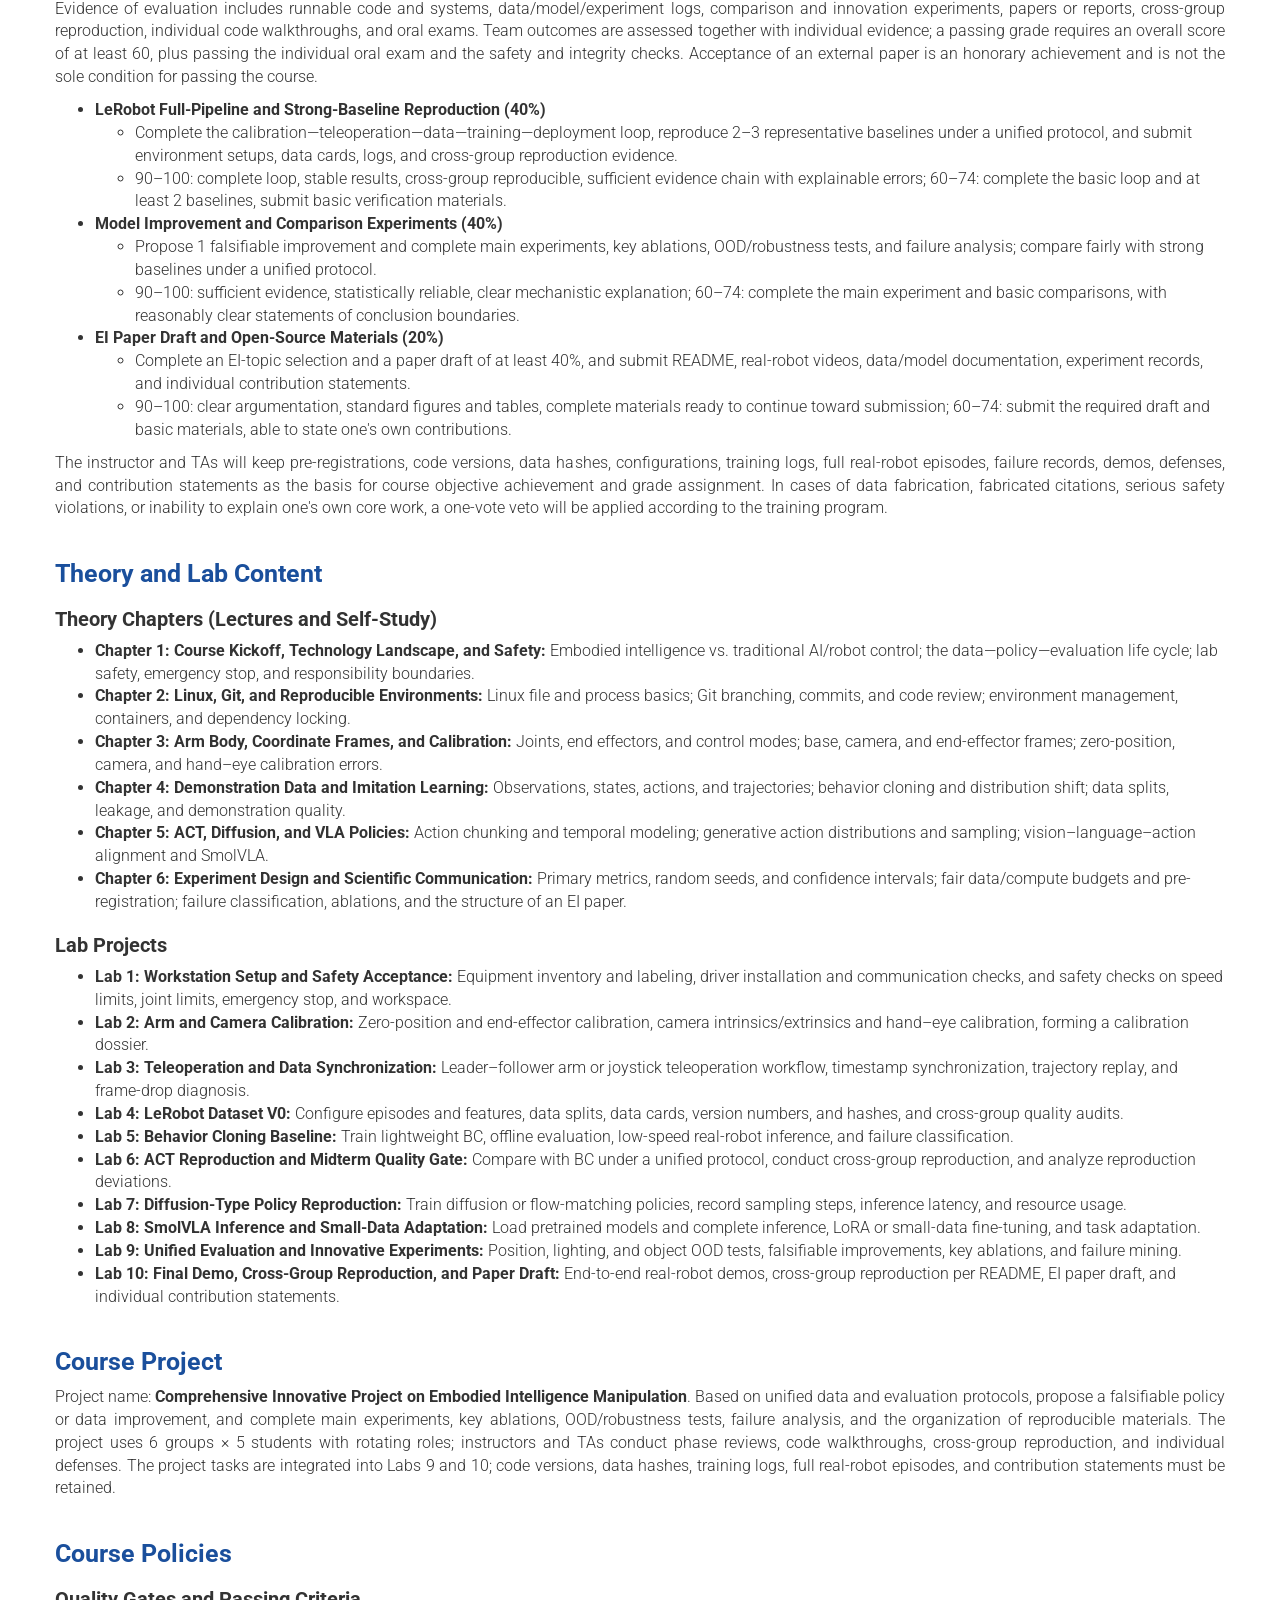
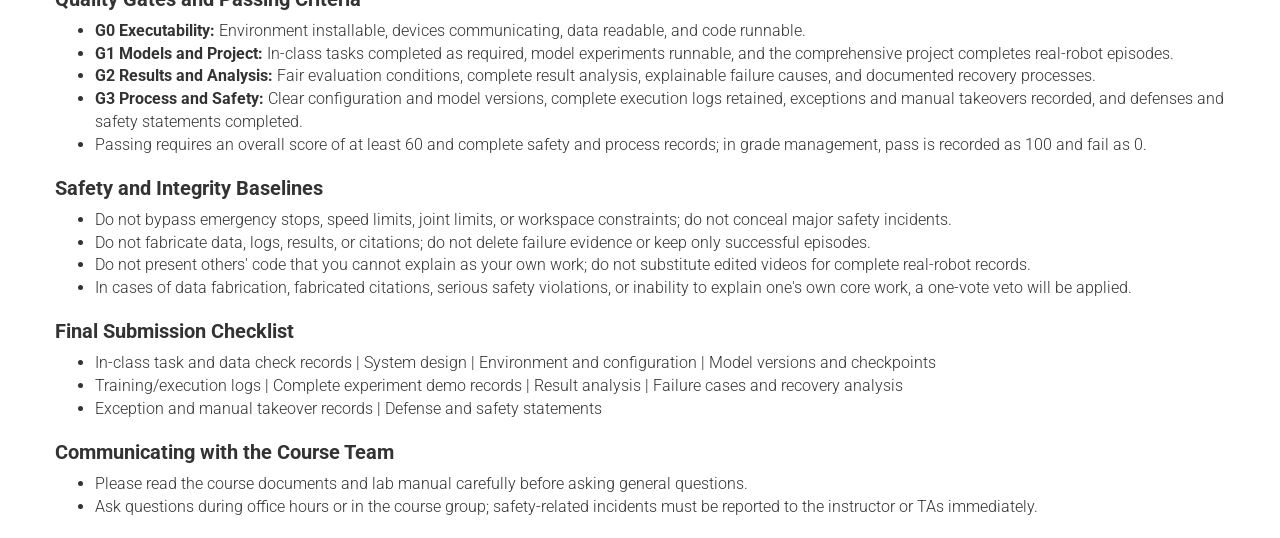
==== commit e6b20786: "修改助教顺序" ====
--- a/index.html
+++ b/index.html
@@ -26,7 +26,7 @@
 
       .course-title {
           padding: 15px 0;
-          background-color: #1a4f9c;  /* Theme blue */
+          background-color: #1a4f9c;  /* 主题蓝色 */
           color: white;
           margin-bottom: 10px;  
       }
@@ -347,7 +347,7 @@
           <h2>Course Team</h2>
 
           <h3>Instructor</h3>
-          <!-- TODO: Instructor photos and homepage links to be provided later -->
+          <!-- TODO: 教师照片与个人主页链接后续提供 -->
           <div class="instructor">
             <a href="#">
               <div class="instructorphoto">
@@ -355,7 +355,7 @@
               </div>
               <div class="ca-name">Xiaoguang Ma</div>
             </a>
-            <div class="ca-title">Instructor · School of Artificial Intelligence</div>
+            <div class="ca-title">Peiyang Chair Professor · School of Artificial Intelligence</div>
           </div>
 
           <div class="ca-section">
@@ -363,57 +363,57 @@
             <div class="ca-list">
               <div class="ca-item">
                 <div class="instructorphoto">
+                  <img src="./Image/sun_he.jpg" alt="He Sun">
+                </div>
+                <div class="ca-name">He Sun</div>
+              </div>
+              <div class="ca-item">
+                <div class="instructorphoto">
+                  <img src="./Image/zhang_junliang.jpg" alt="Junliang Zhang">
+                </div>
+                <div class="ca-name">Junliang Zhang</div>
+              </div>
+              <div class="ca-item">
+                <div class="instructorphoto">
+                  <img src="./Image/liu_lili.jpg" alt="Lili Liu">
+                </div>
+                <div class="ca-name">Lili Liu</div>
+              </div>
+              <div class="ca-item">
+                <div class="instructorphoto">
+                  <img src="./Image/zhang_xiang.jpg" alt="Xiang Zhang">
+                </div>
+                <div class="ca-name">Xiang Zhang</div>
+              </div>
+              <div class="ca-item">
+                <div class="instructorphoto">
                   <img src="./Image/wan_xingyou.jpg" alt="Xingyou Wan">
                 </div>
                 <div class="ca-name">Xingyou Wan</div>
               </div>
               <div class="ca-item">
                 <div class="instructorphoto">
-                  <img src="./Image/liu_lili.jpg" alt="Lili Liu">
-                </div>
-                <div class="ca-name">Lili Liu</div>
-              </div>
-              <div class="ca-item">
-                <div class="instructorphoto">
-                  <img src="./Image/sun_he.jpg" alt="He Sun">
-                </div>
-                <div class="ca-name">He Sun</div>
-              </div>
-              <div class="ca-item">
-                <div class="instructorphoto">
-                  <img src="./Image/zhang_xiang.jpg" alt="Xiang Zhang">
-                </div>
-                <div class="ca-name">Xiang Zhang</div>
-              </div>
-              <div class="ca-item">
-                <div class="instructorphoto">
-                  <img src="./Image/zhang_junliang.jpg" alt="Junliang Zhang">
-                </div>
-                <div class="ca-name">Junliang Zhang</div>
+                  <img src="./Image/lu_xuanyu.jpg" alt="Xuanyu Lu">
+                </div>
+                <div class="ca-name">Xuanyu Lu</div>
+              </div>
+              <div class="ca-item">
+                <div class="instructorphoto">
+                  <img src="./Image/wang_yihui.jpg" alt="Yihui Wang">
+                </div>
+                <div class="ca-name">Yihui Wang</div>
               </div>
               <div class="ca-item">
                 <div class="instructorphoto">
                   <img src="./Image/zhang_yuchen.jpg" alt="Yuchen Zhang">
                 </div>
                 <div class="ca-name">Yuchen Zhang</div>
-              </div>
-              <div class="ca-item">
-                <div class="instructorphoto">
-                  <img src="./Image/wang_yihui.jpg" alt="Yihui Wang">
-                </div>
-                <div class="ca-name">Yihui Wang</div>
-              </div>
-              <div class="ca-item">
-                <div class="instructorphoto">
-                  <img src="./Image/lu_xuanyu.jpg" alt="Xuanyu Lu">
-                </div>
-                <div class="ca-name">Xuanyu Lu</div>
               </div>
             </div>
           </div>
         </div>
         </div>
-        <!-- Course logistics -->
+        <!-- 教学安排 -->
         <div class="sechighlight">
           <div class="container sec" id="logistics">
             <h2>Course Logistics</h2>
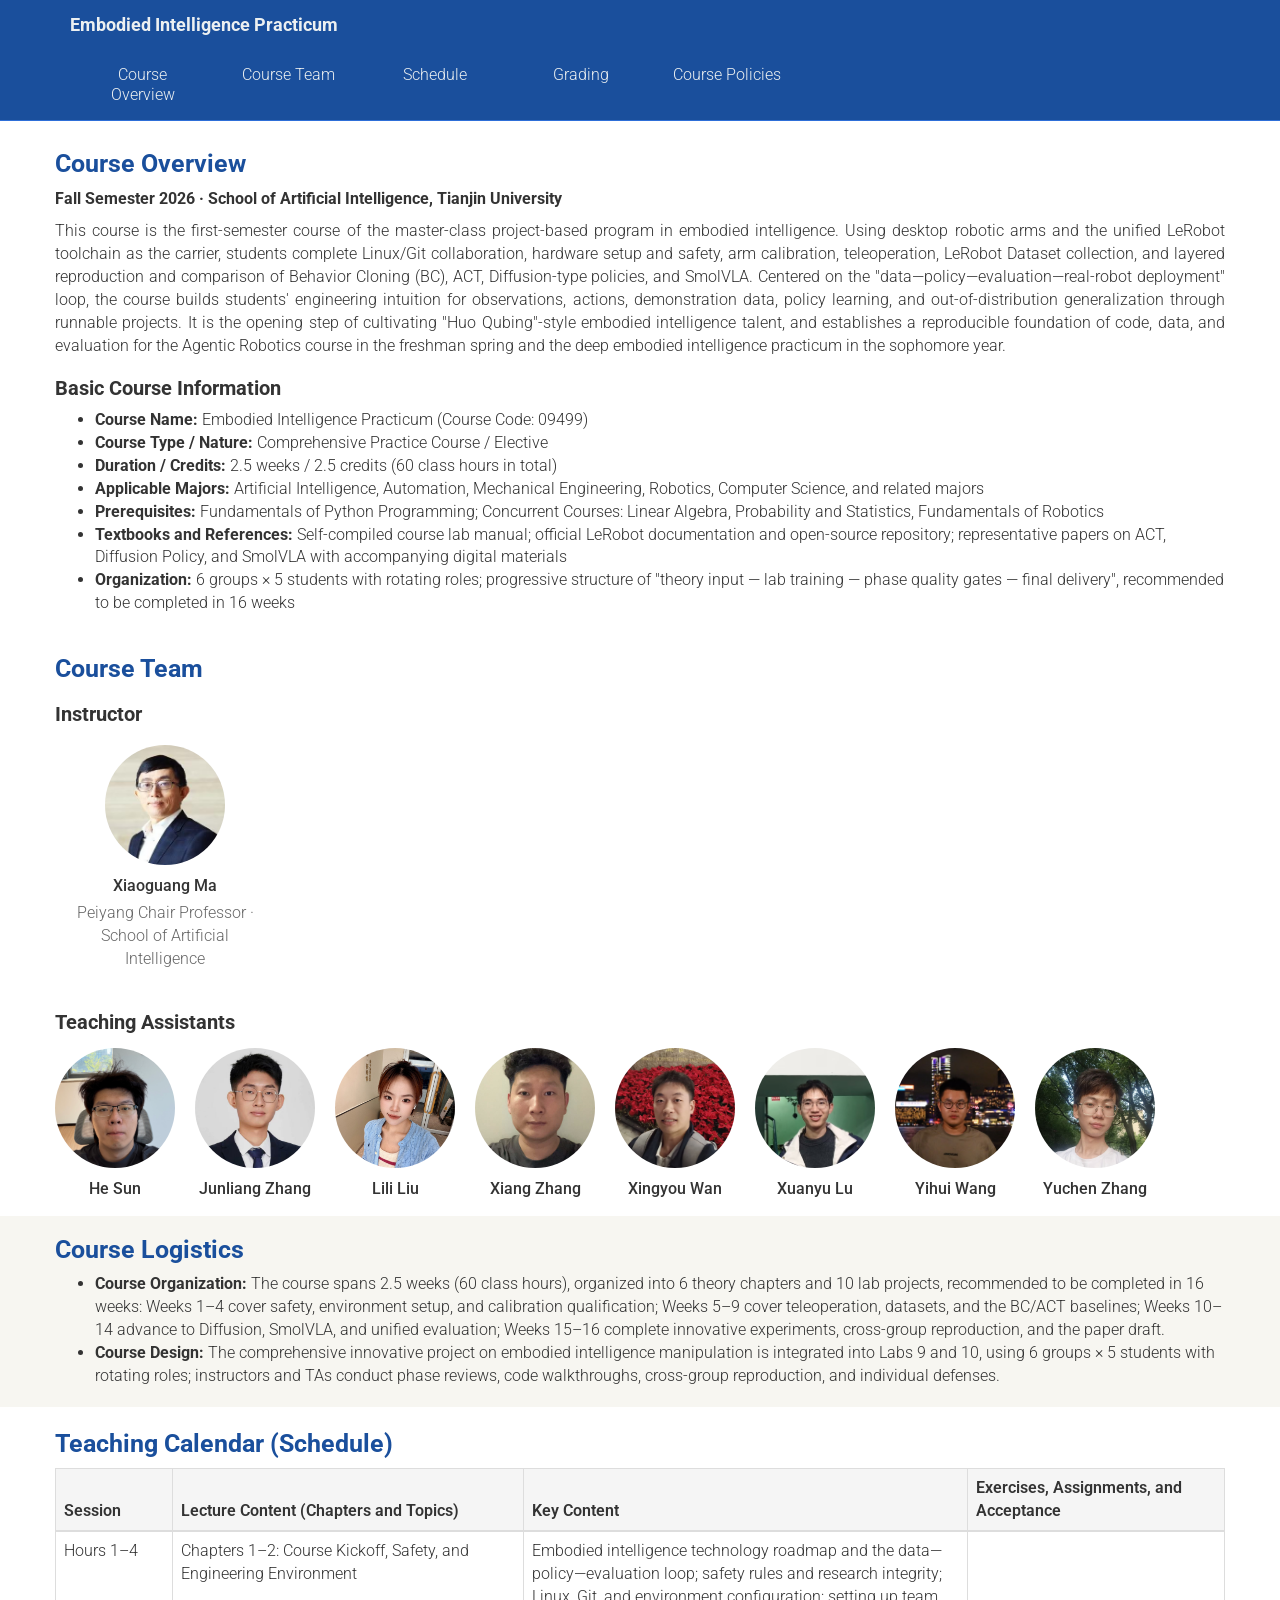
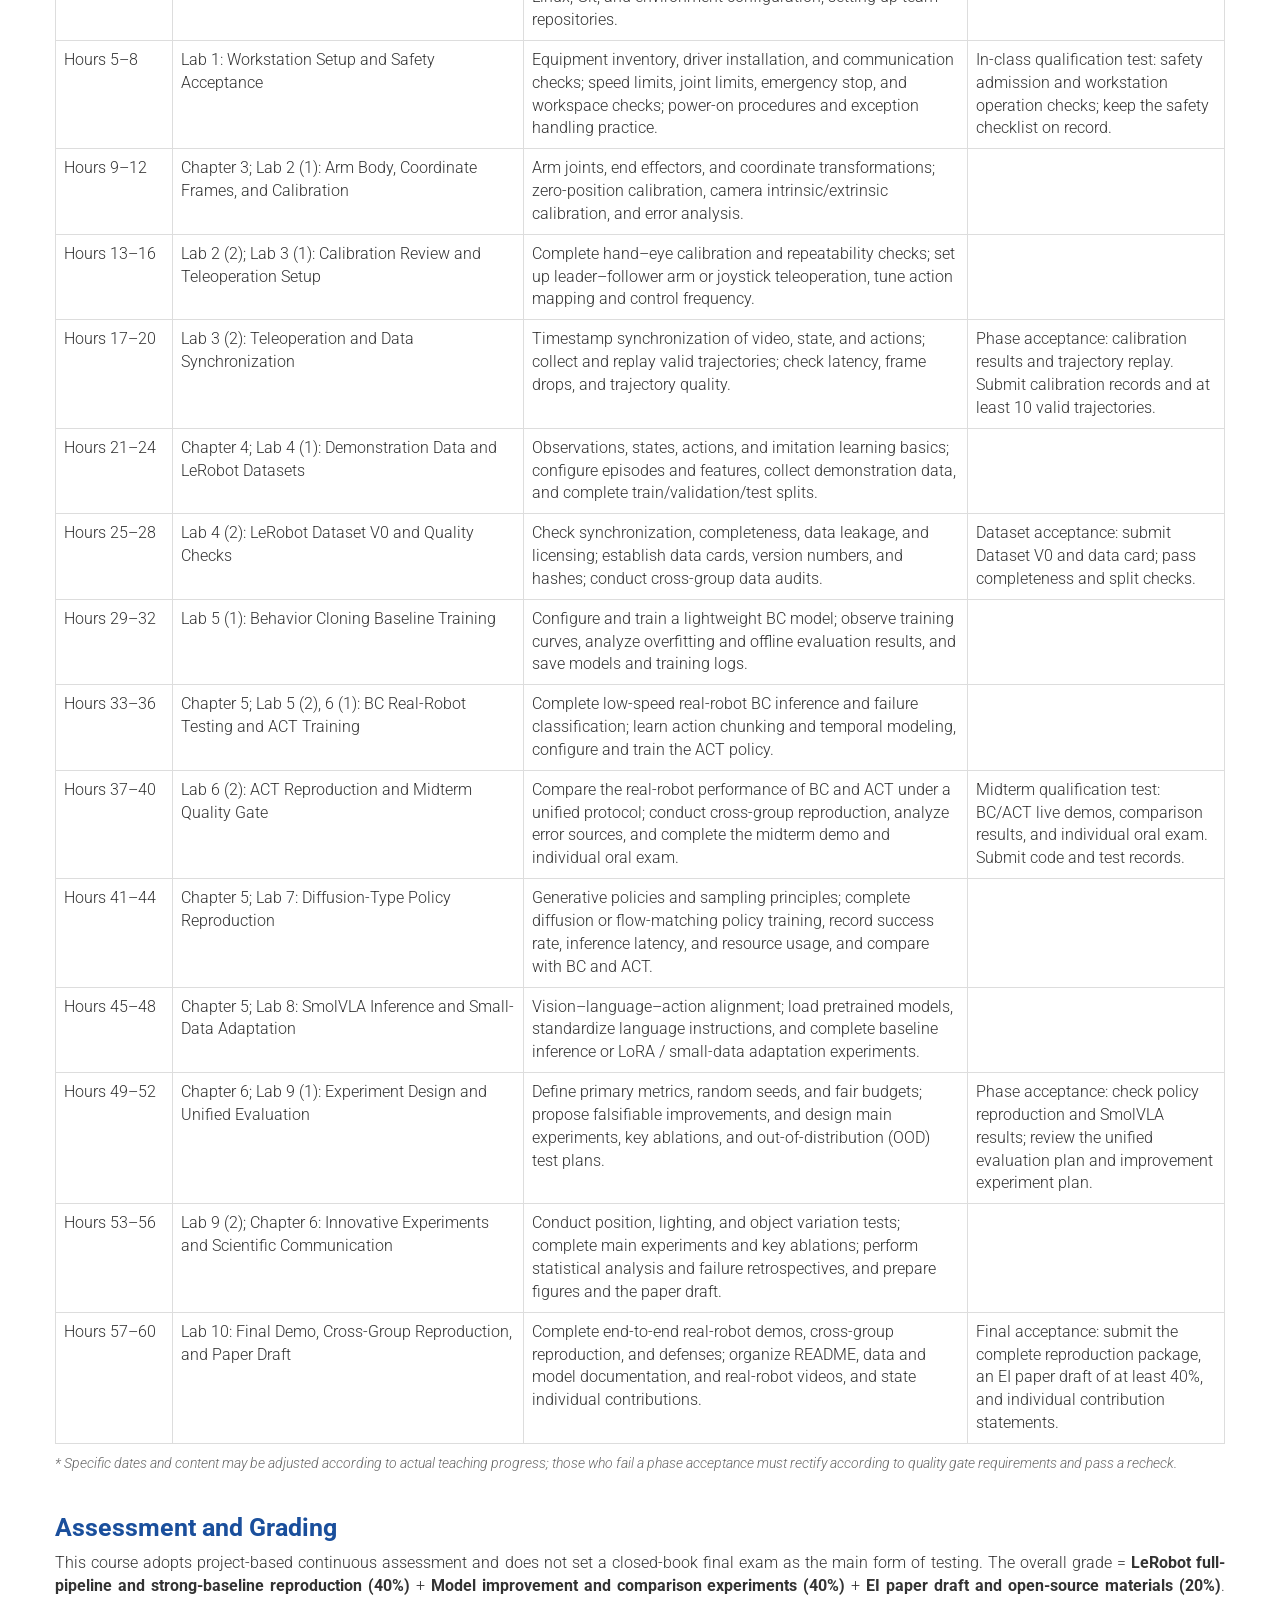
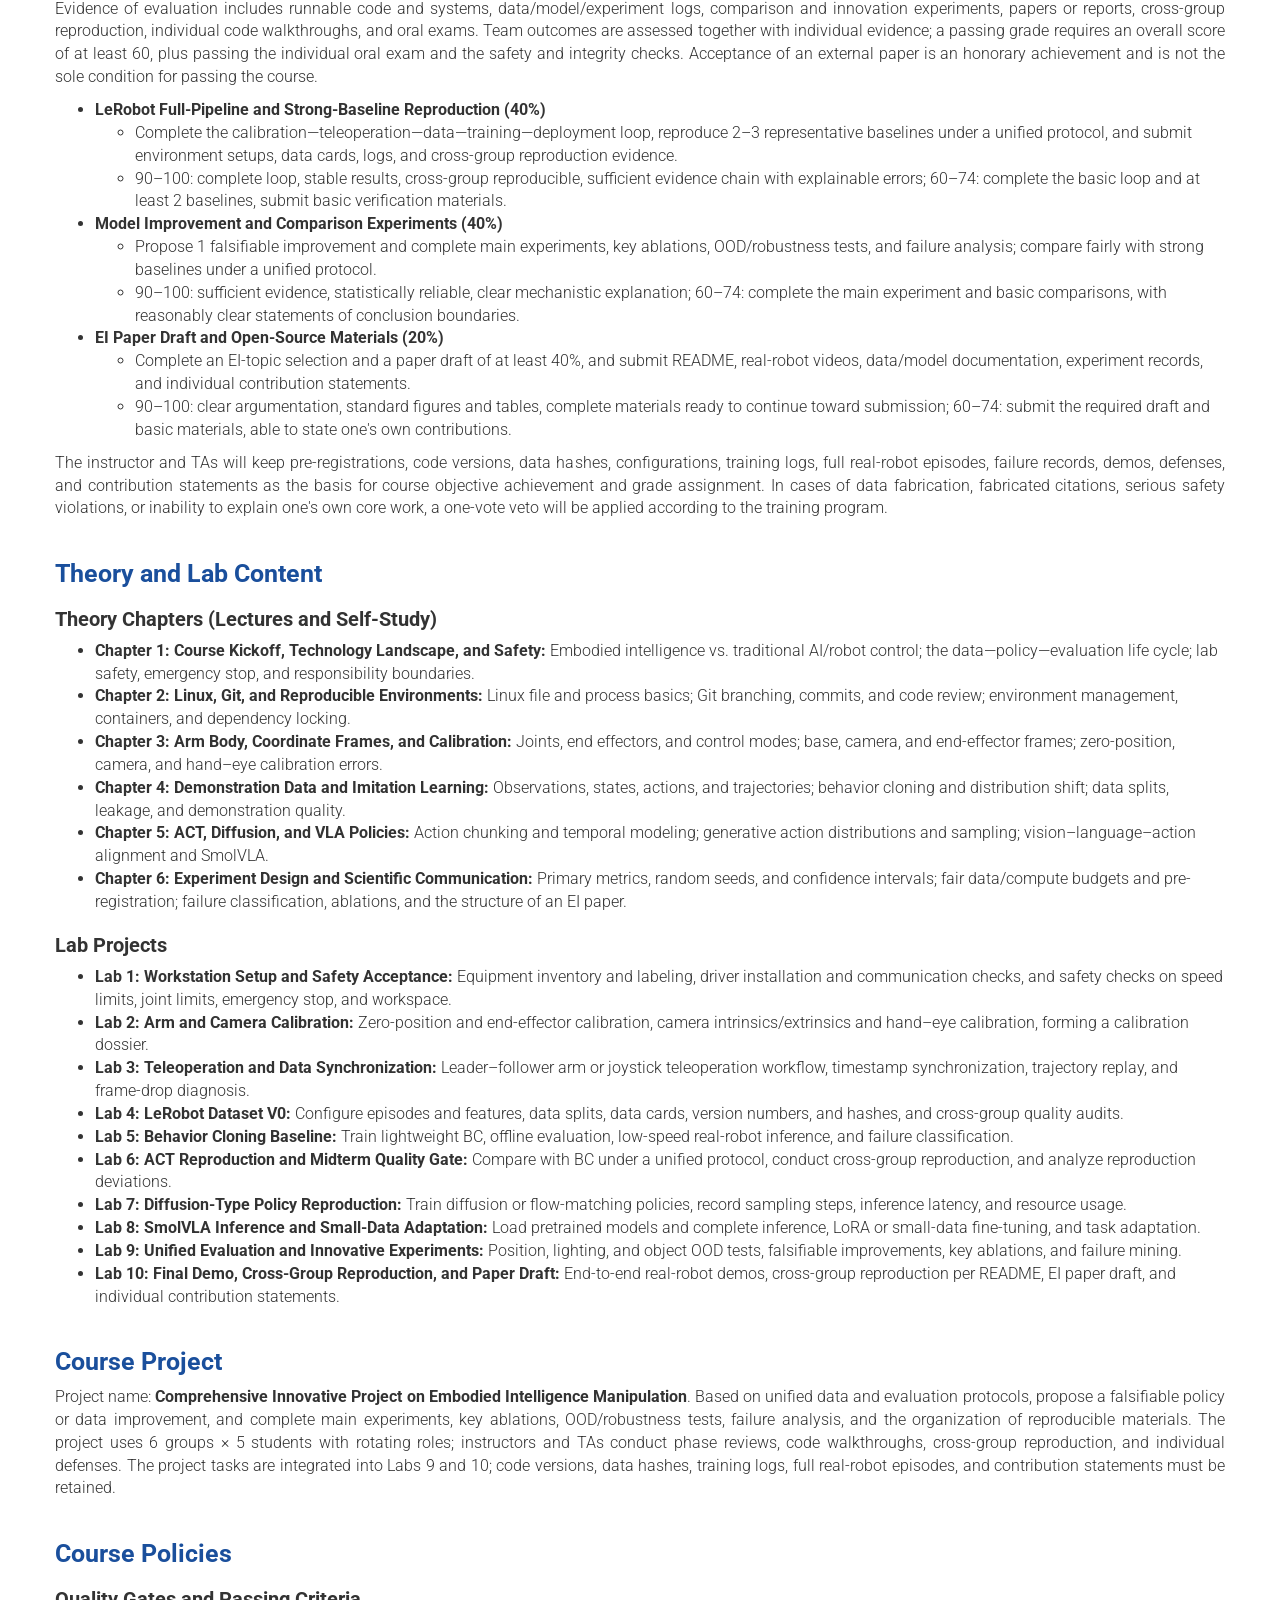
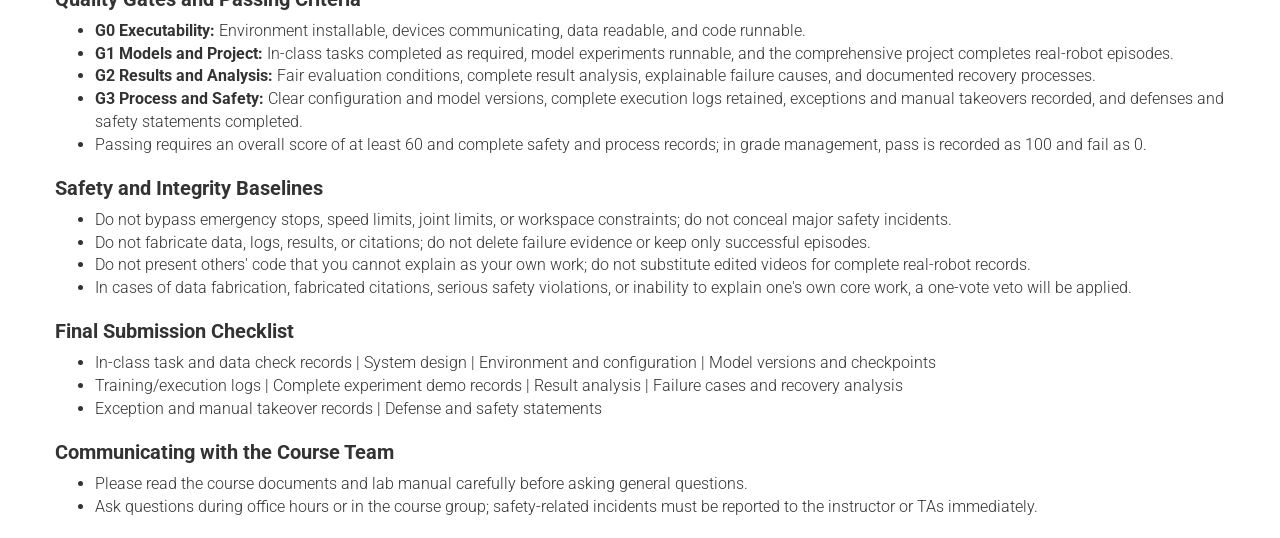
==== commit 51e5a7bd: "修改课程题目" ====
--- a/index.html
+++ b/index.html
@@ -3,7 +3,7 @@
     
     <meta http-equiv="X-UA-Compatible" content="IE=edge">
     <meta name="viewport" content="width=device-width, user-scalable=no, initial-scale=1">
-    <title>Project-Based Practice I: Introduction to Embodied Intelligence Training | School of Artificial Intelligence, Tianjin University</title>
+    <title>Embodied Intelligence Practicum | School of Artificial Intelligence, Tianjin University</title>
     <!-- bootstrap -->
     <link rel="stylesheet" href="./EI-TJU/bootstrap.min.css">
     <!-- Google fonts -->
@@ -295,7 +295,7 @@
     <nav class="navbar navbar-default navbar-fixed-top">
       <div class="container">
         <div class="navbar-header">
-          <a class="navbar-brand brand" href="#intro">Project-Based Practice I: Introduction to Embodied Intelligence Training</a>
+          <a class="navbar-brand brand" href="#intro">Embodied Intelligence Practicum</a>
           <button type="button" class="navbar-toggle collapsed" data-toggle="collapse" data-target="#bs-example-navbar-collapse-1" aria-expanded="false">
             <span class="icon-bar"></span>
             <span class="icon-bar"></span>
@@ -332,7 +332,7 @@
         </p>
         <h3>Basic Course Information</h3>
         <ul>
-          <li><b>Course Name:</b> Project-Based Practice I: Introduction to Embodied Intelligence Training (Course Code: 09499)</li>
+          <li><b>Course Name:</b> Embodied Intelligence Practicum (Course Code: 09499)</li>
           <li><b>Course Type / Nature:</b> Comprehensive Practice Course / Elective</li>
           <li><b>Duration / Credits:</b> 2.5 weeks / 2.5 credits (60 class hours in total)</li>
           <li><b>Applicable Majors:</b> Artificial Intelligence, Automation, Mechanical Engineering, Robotics, Computer Science, and related majors</li>
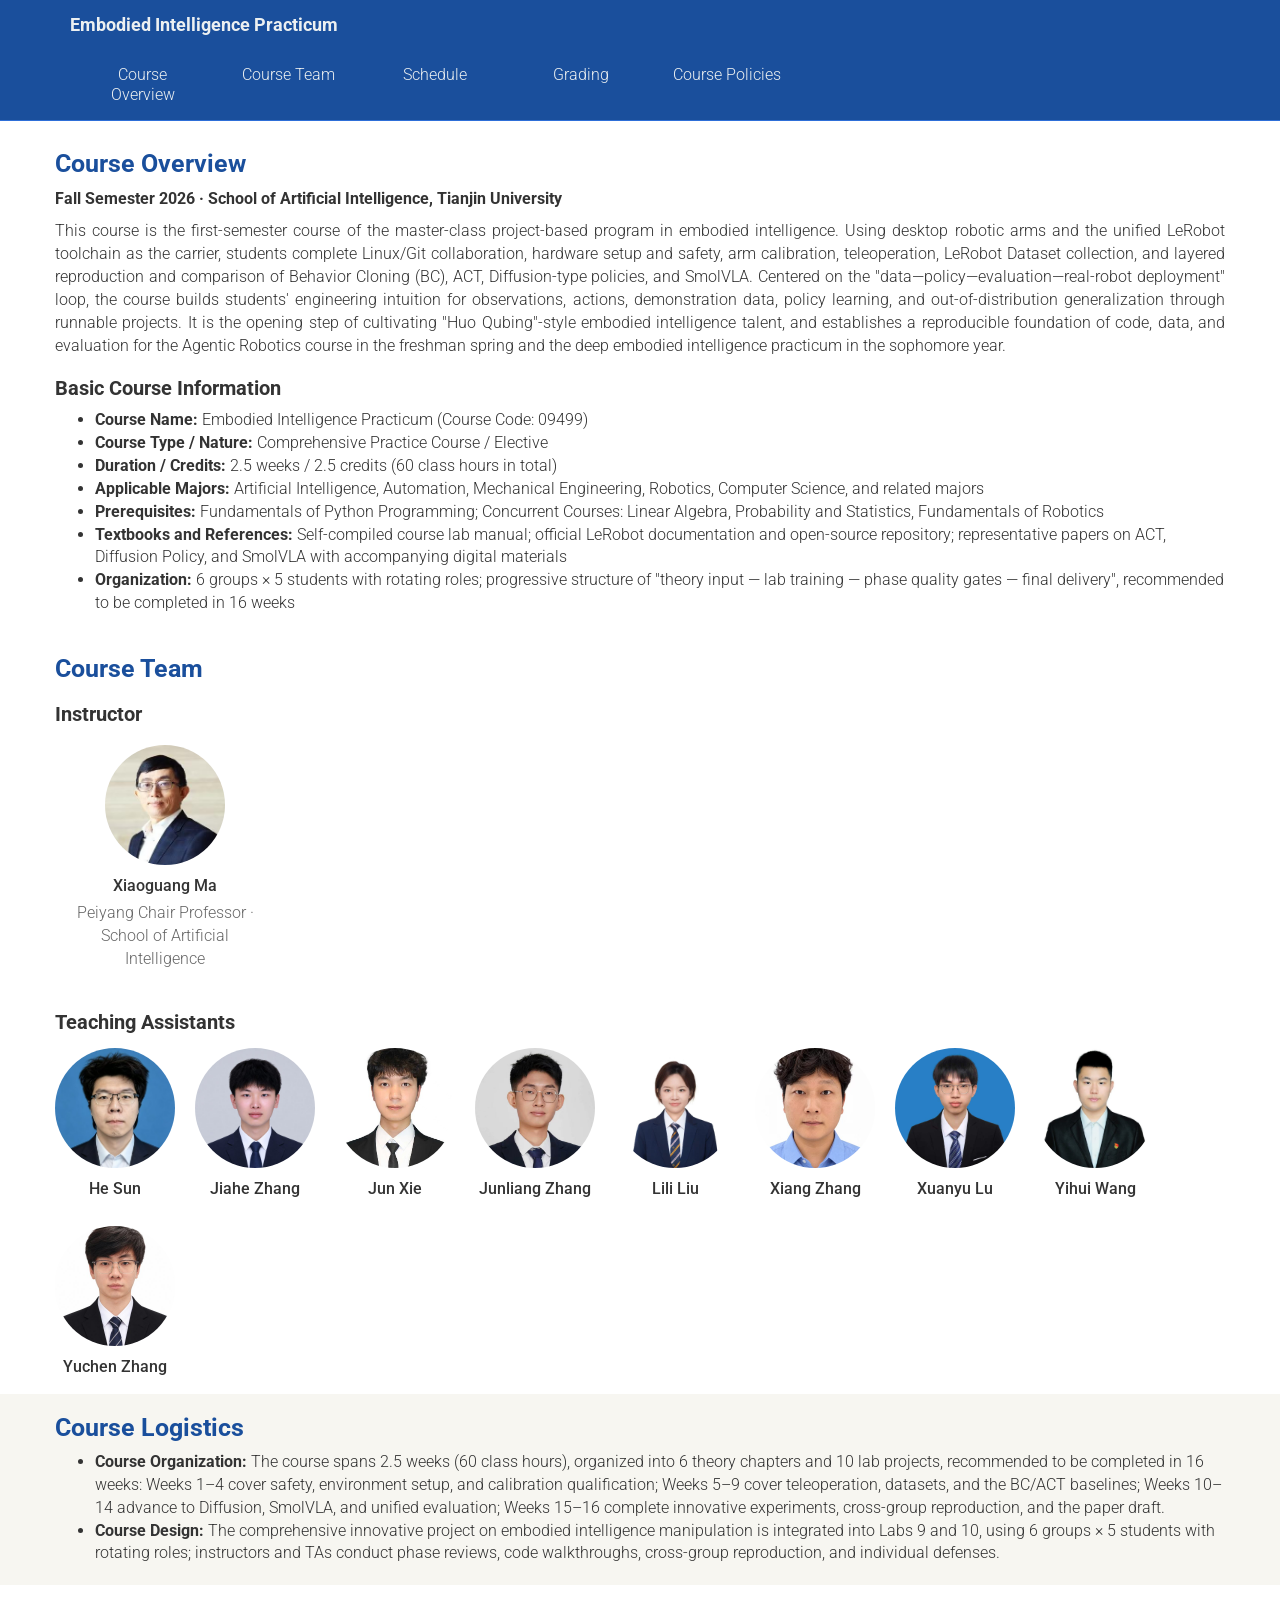
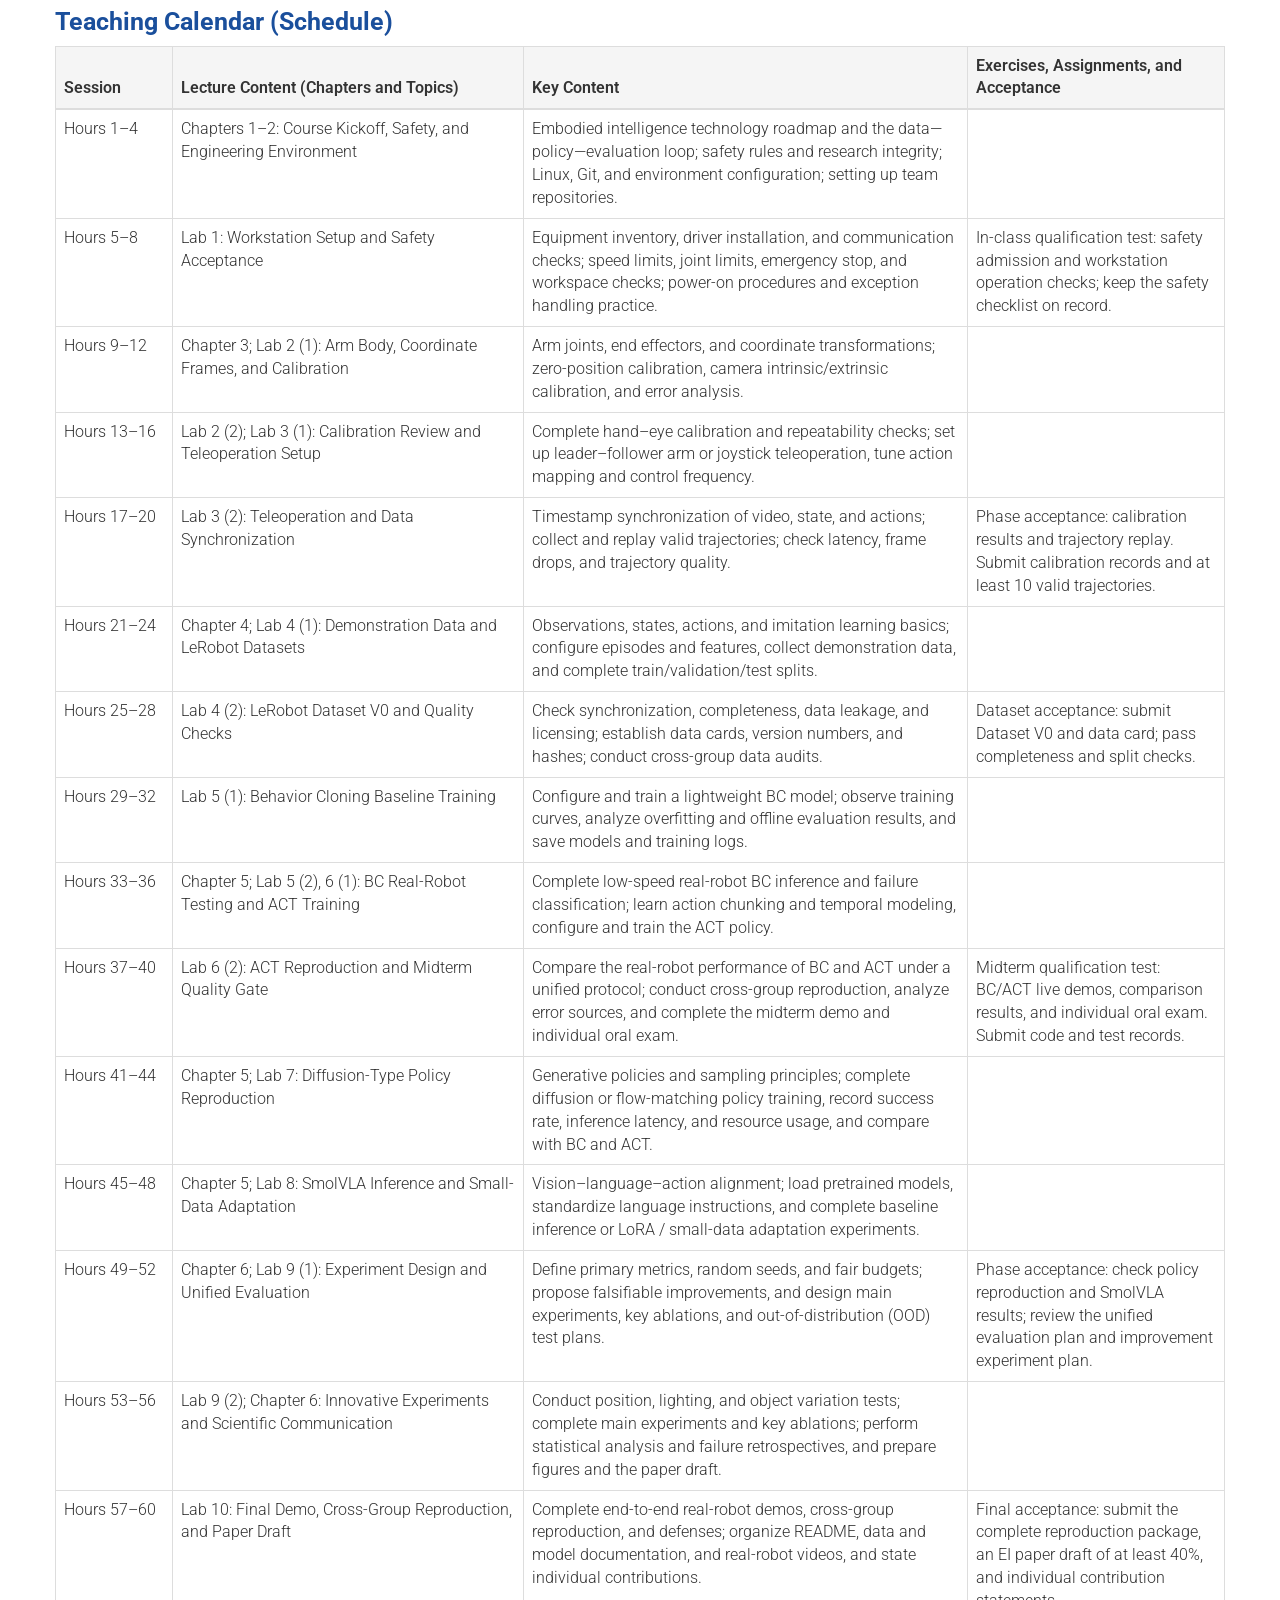
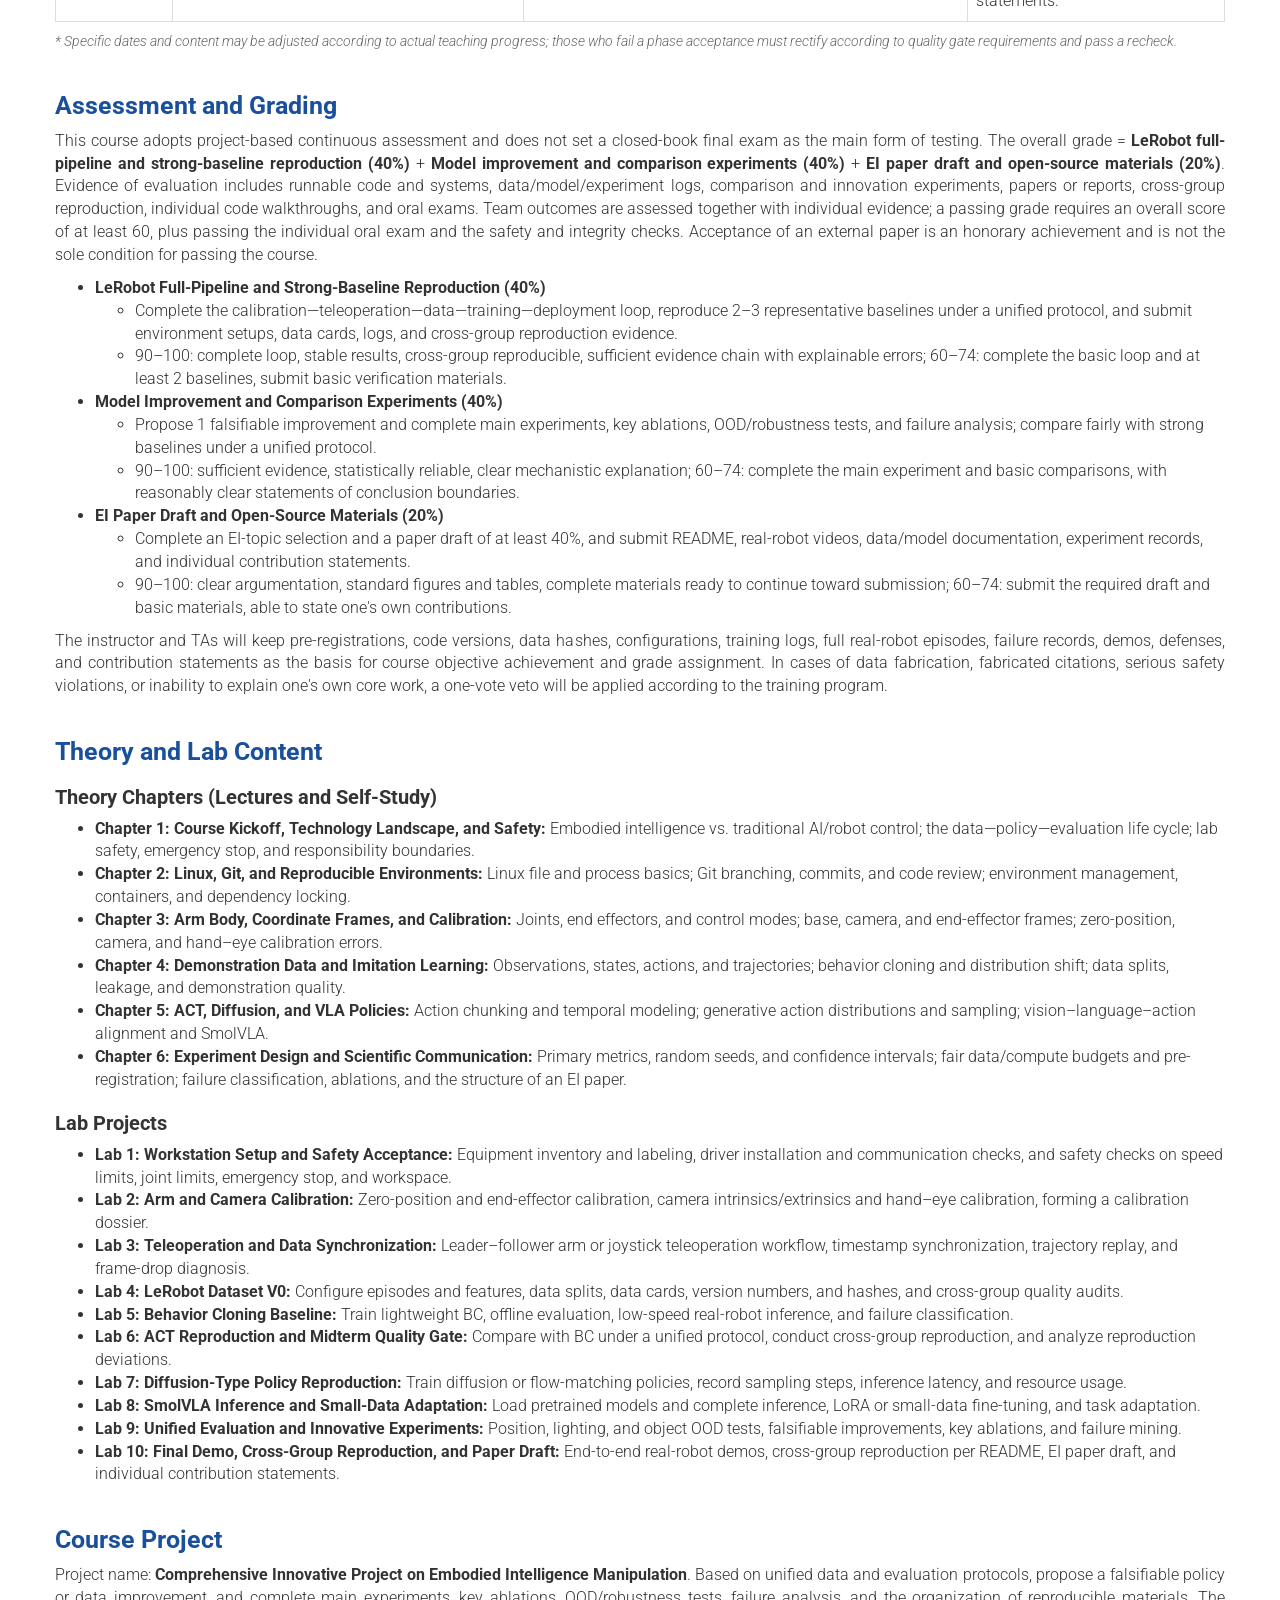
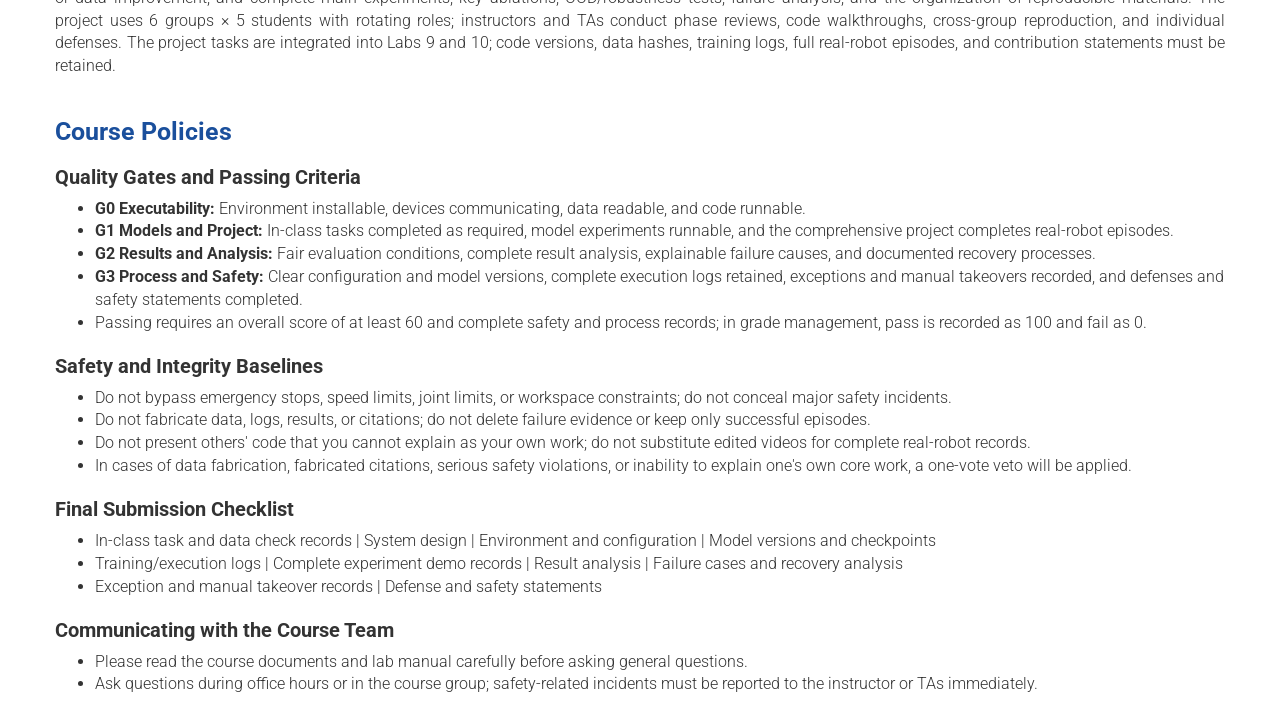
==== commit 2387ceaa: "修改照片" ====
--- a/index.html
+++ b/index.html
@@ -369,6 +369,18 @@
               </div>
               <div class="ca-item">
                 <div class="instructorphoto">
+                  <img src="./Image/zhang_jiahe.jpg" alt="Jiahe Zhang">
+                </div>
+                <div class="ca-name">Jiahe Zhang</div>
+              </div>
+              <div class="ca-item">
+                <div class="instructorphoto">
+                  <img src="./Image/xie_jun.jpg" alt="Jun Xie">
+                </div>
+                <div class="ca-name">Jun Xie</div>
+              </div>
+              <div class="ca-item">
+                <div class="instructorphoto">
                   <img src="./Image/zhang_junliang.jpg" alt="Junliang Zhang">
                 </div>
                 <div class="ca-name">Junliang Zhang</div>
@@ -384,12 +396,6 @@
                   <img src="./Image/zhang_xiang.jpg" alt="Xiang Zhang">
                 </div>
                 <div class="ca-name">Xiang Zhang</div>
-              </div>
-              <div class="ca-item">
-                <div class="instructorphoto">
-                  <img src="./Image/wan_xingyou.jpg" alt="Xingyou Wan">
-                </div>
-                <div class="ca-name">Xingyou Wan</div>
               </div>
               <div class="ca-item">
                 <div class="instructorphoto">
